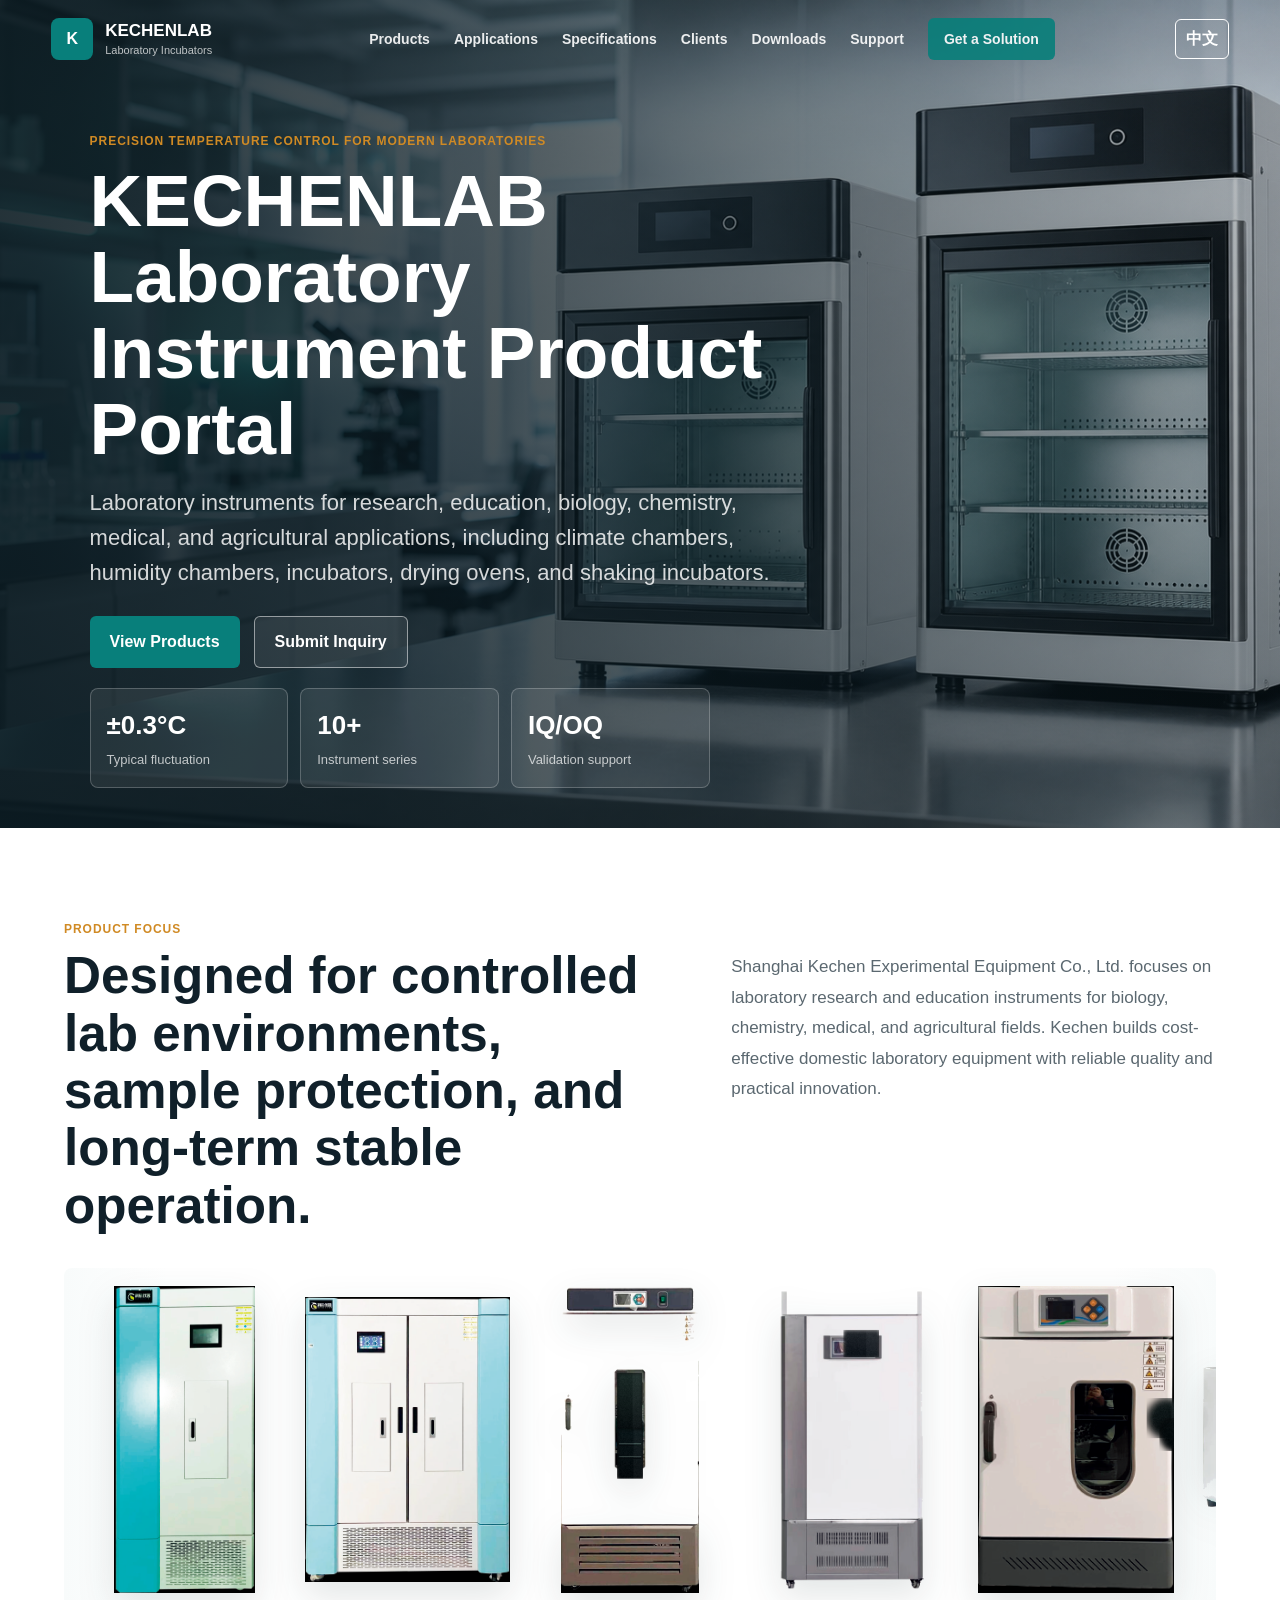
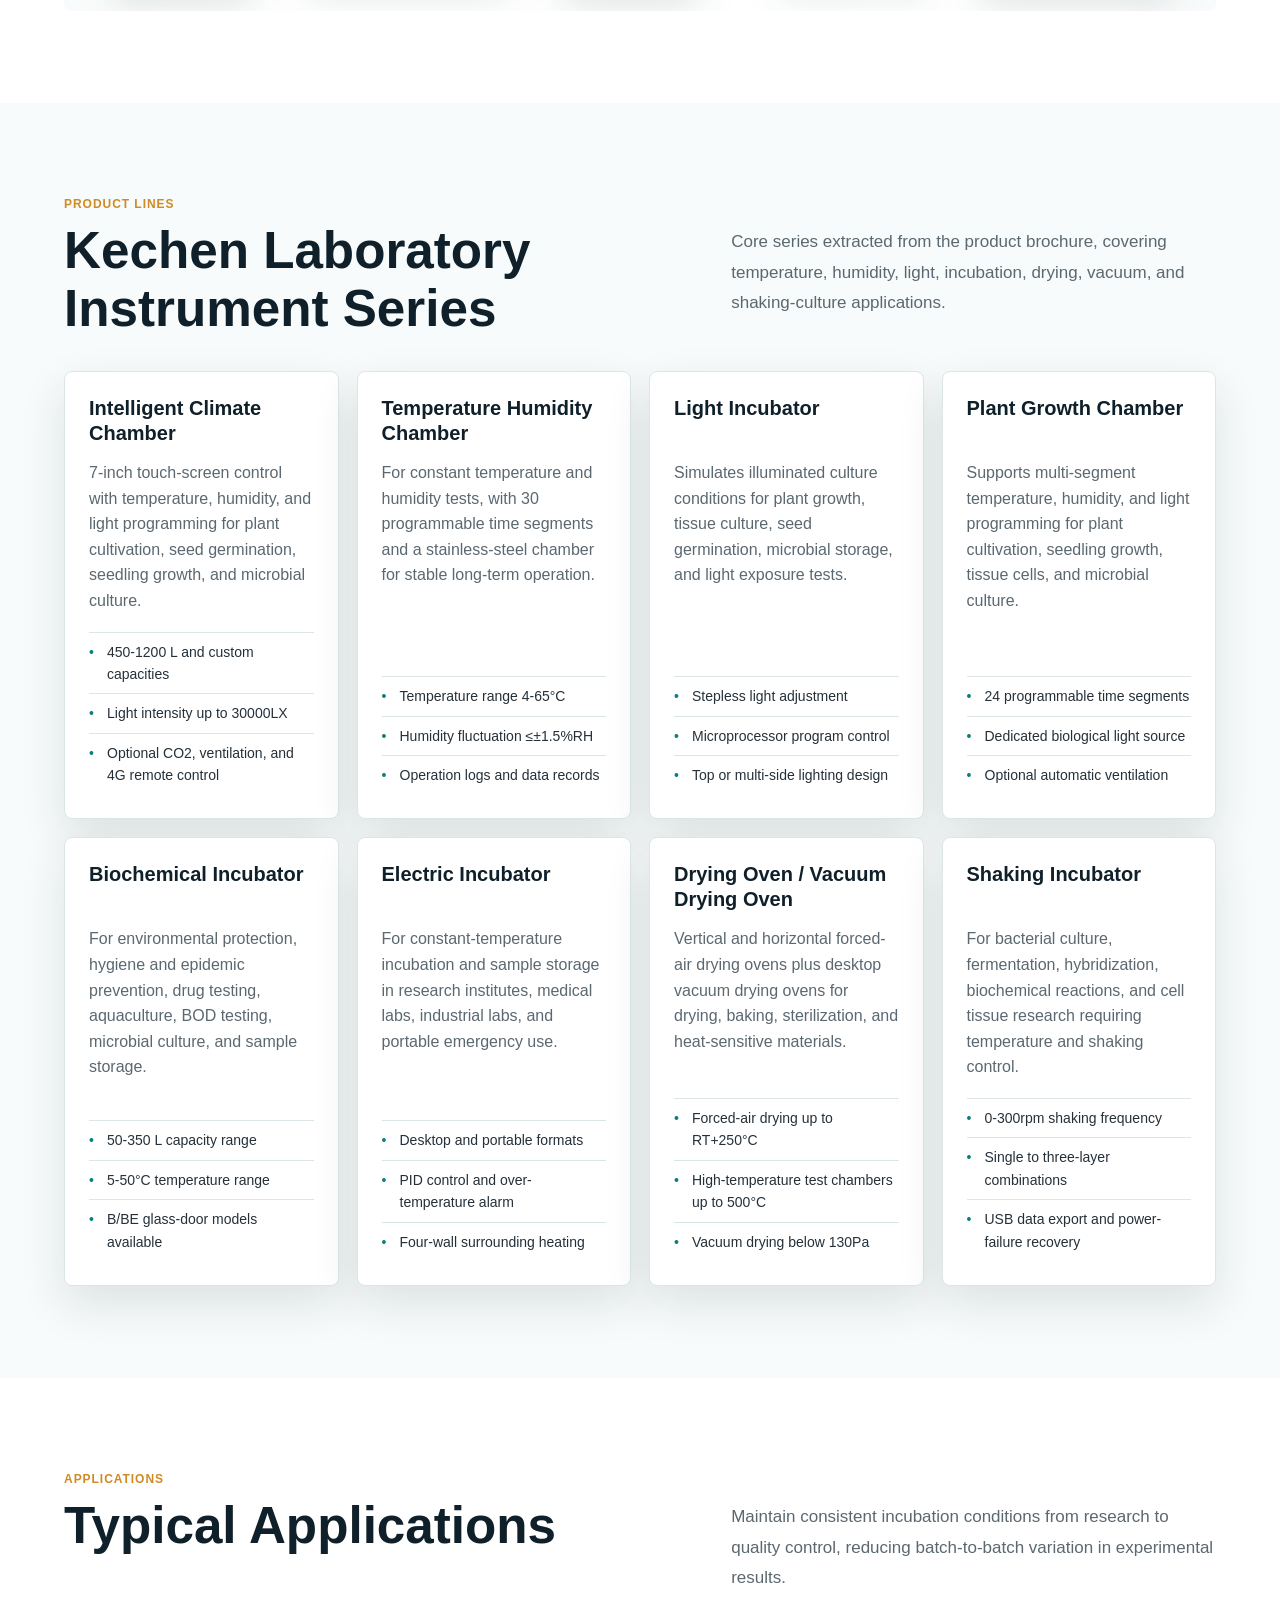
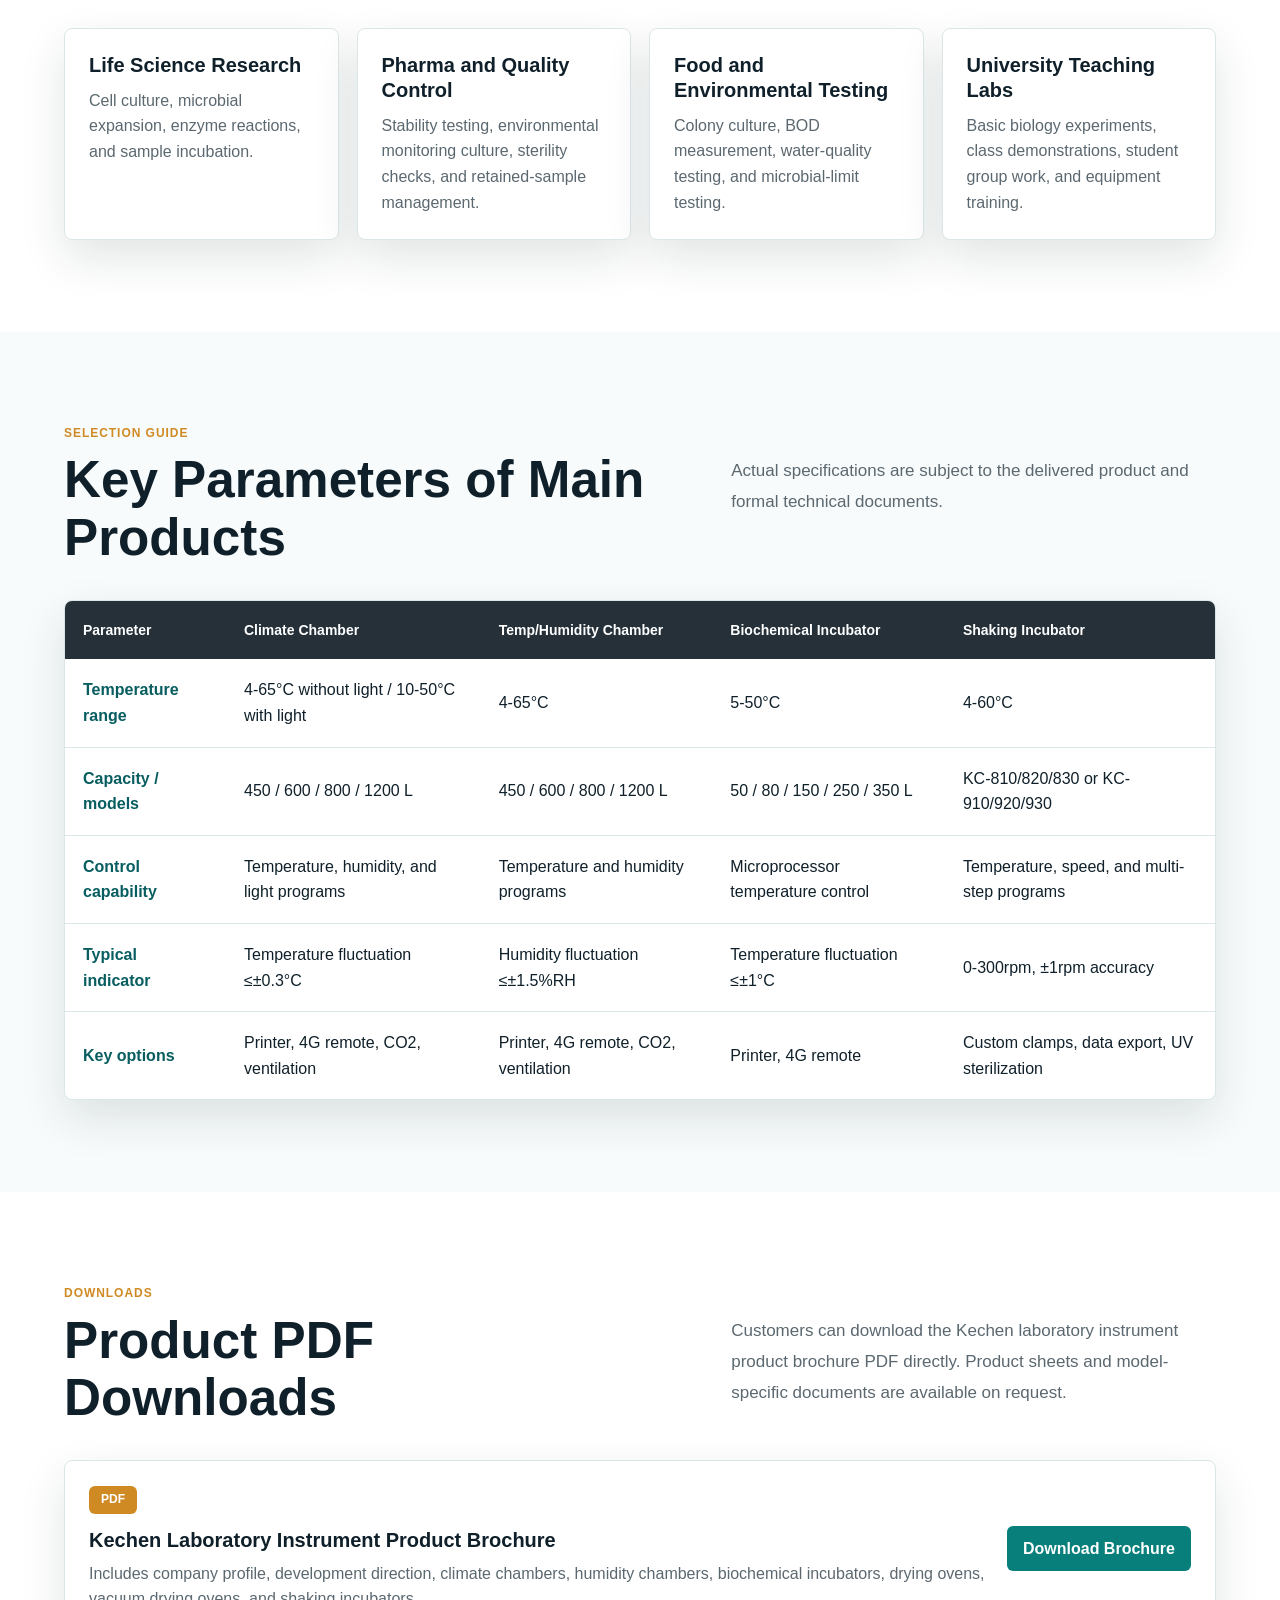
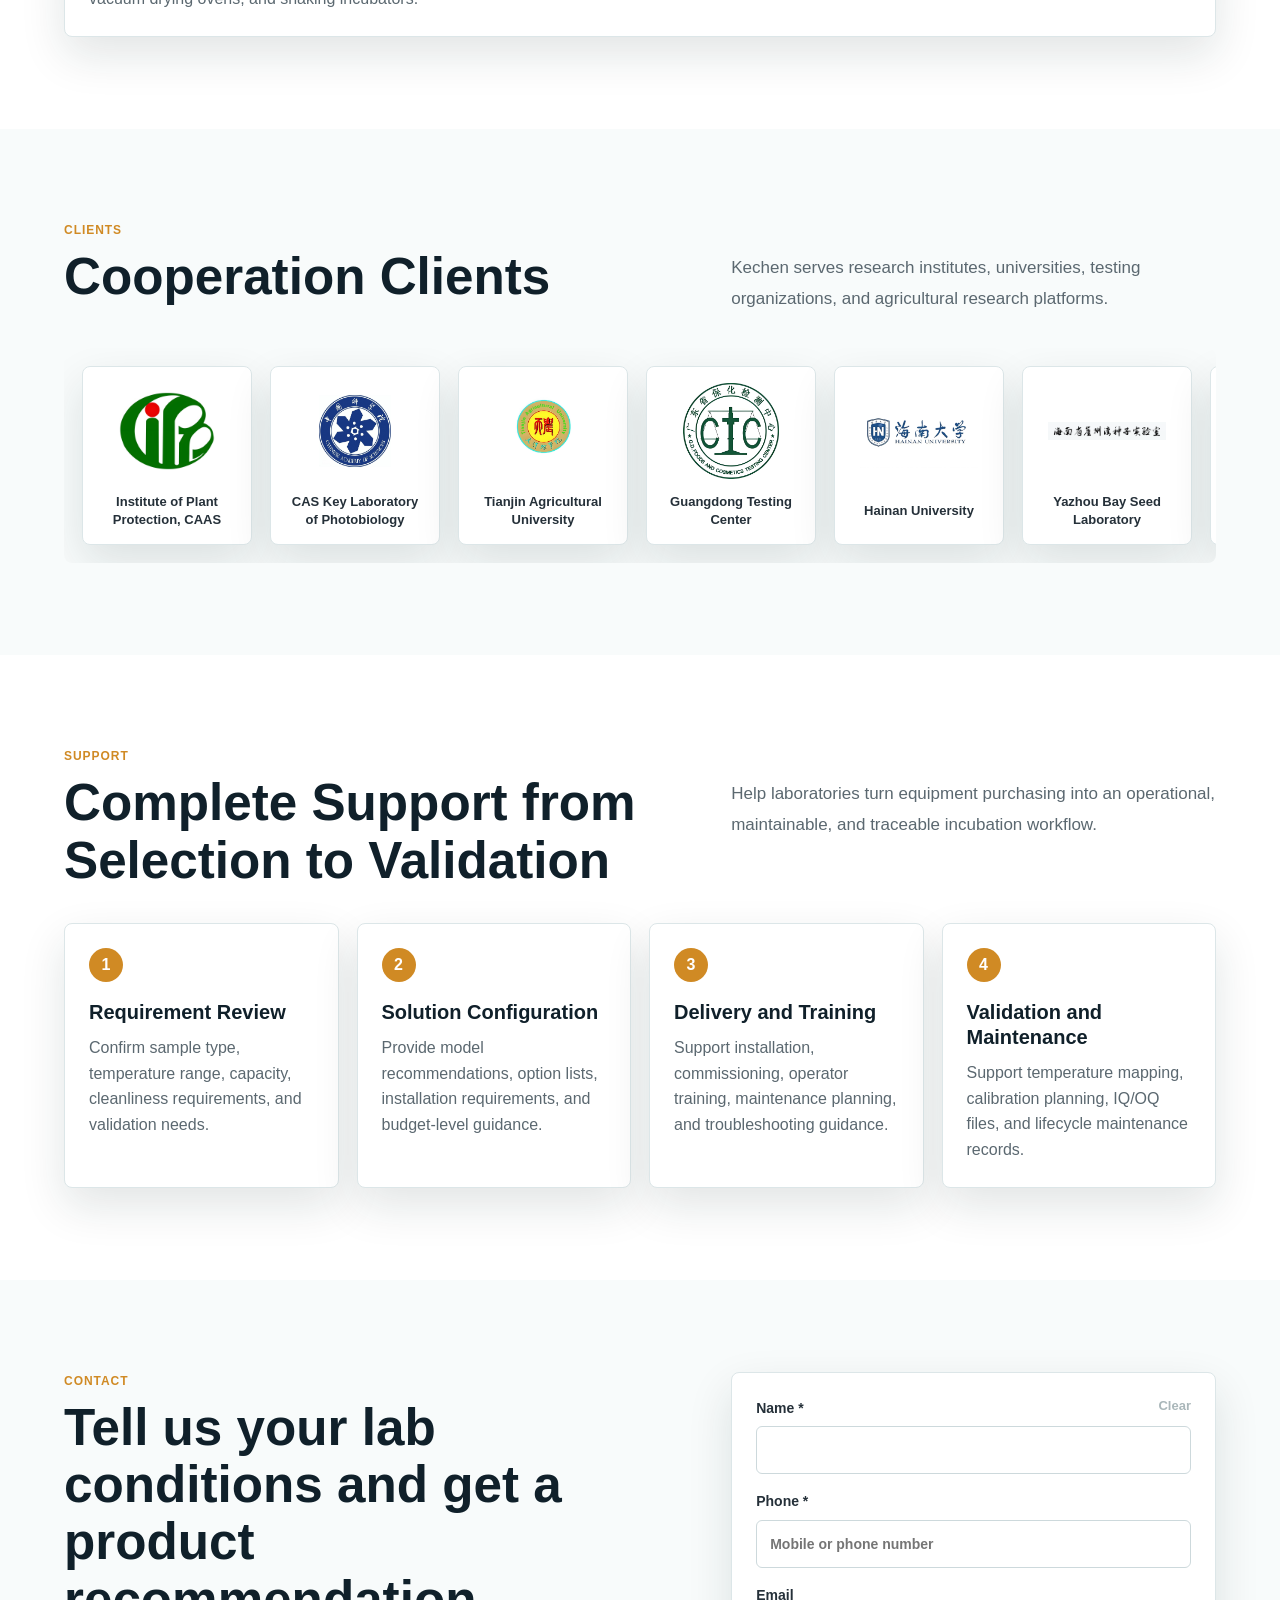
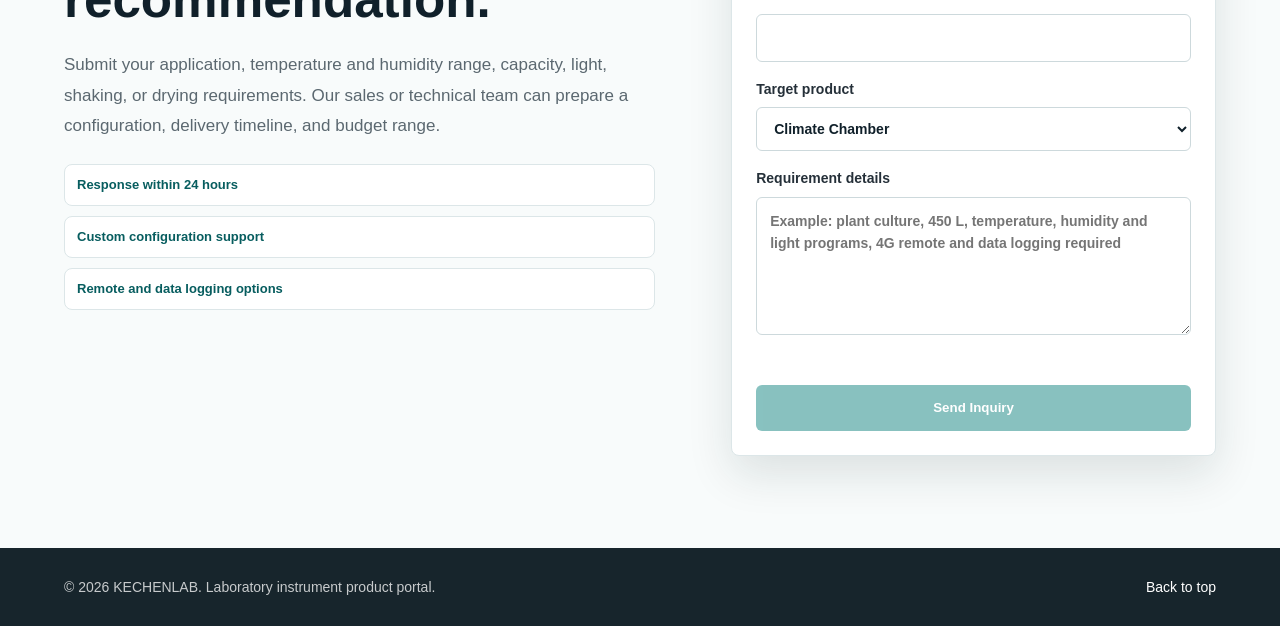
==== en.html @ 009f2d22 "Alternate section backgrounds" ====
<!doctype html>
<html lang="en">
  <head>
    <meta charset="utf-8">
    <meta name="viewport" content="width=device-width, initial-scale=1">
    <title>KECHENLAB Laboratory Incubator Product Portal</title>
    <meta
      name="description"
      content="KECHENLAB laboratory incubator product portal for constant temperature incubators, CO2 incubators, mold incubators, biochemical incubators, and laboratory temperature-control equipment."
    >
    <link rel="stylesheet" href="styles.css?v=20260701-11">
  </head>
  <body>
    <header class="site-header" data-header>
      <a class="brand" href="#top" aria-label="KECHENLAB homepage">
        <span class="brand-mark">K</span>
        <span>
          <strong>KECHENLAB</strong>
          <small>Laboratory Incubators</small>
        </span>
      </a>
      <div class="header-actions">
        <a class="lang-switch" href="index.html" hreflang="zh-CN">中文</a>
        <button class="nav-toggle" type="button" aria-label="Open navigation" aria-expanded="false" aria-controls="site-nav" data-nav-toggle>
          <span></span>
          <span></span>
          <span></span>
        </button>
      </div>
      <nav class="site-nav" id="site-nav" data-nav>
        <a href="#products">Products</a>
        <a href="#applications">Applications</a>
        <a href="#specs">Specifications</a>
        <a href="#clients">Clients</a>
        <a href="#downloads">Downloads</a>
        <a href="#service">Support</a>
        <a class="nav-cta" href="#contact">Get a Solution</a>
      </nav>
    </header>

    <main id="top">
      <section class="hero" aria-labelledby="hero-title">
        <img class="hero-image" src="assets/kechenlab-incubator-hero.png" alt="KECHENLAB laboratory incubator product display">
        <div class="hero-overlay"></div>
        <div class="hero-content">
          <p class="eyebrow">Precision temperature control for modern laboratories</p>
          <h1 id="hero-title">KECHENLAB Laboratory Instrument Product Portal</h1>
          <p class="hero-copy">
            Laboratory instruments for research, education, biology, chemistry, medical, and agricultural applications, including climate chambers, humidity chambers, incubators, drying ovens, and shaking incubators.
          </p>
          <div class="hero-actions">
            <a class="button primary" href="#products">View Products</a>
            <a class="button secondary" href="#contact">Submit Inquiry</a>
          </div>
          <dl class="hero-metrics" aria-label="Product advantages">
            <div>
              <dt>±0.3°C</dt>
              <dd>Typical fluctuation</dd>
            </div>
            <div>
              <dt>10+</dt>
              <dd>Instrument series</dd>
            </div>
            <div>
              <dt>IQ/OQ</dt>
              <dd>Validation support</dd>
            </div>
          </dl>
        </div>
      </section>

      <section class="band intro">
        <div class="section-heading">
          <div>
            <div class="section-kicker">Product Focus</div>
            <h2>Designed for controlled lab environments, sample protection, and long-term stable operation.</h2>
          </div>
          <p>
            Shanghai Kechen Experimental Equipment Co., Ltd. focuses on laboratory research and education instruments for biology, chemistry, medical, and agricultural fields.
            Kechen builds cost-effective domestic laboratory equipment with reliable quality and practical innovation.
          </p>
        </div>
        <div class="focus-marquee" aria-label="Automatic product image showcase">
          <div class="focus-marquee-track">
            <img src="assets/product-cutouts/product-312.png" alt="Kechen laboratory equipment product photo 1">
            <img src="assets/product-cutouts/product-313.png" alt="Kechen laboratory equipment product photo 2">
            <img src="assets/product-cutouts/product-314.png" alt="Kechen laboratory equipment product photo 3">
            <img src="assets/product-cutouts/product-315.png" alt="Kechen laboratory equipment product photo 4">
            <img src="assets/product-cutouts/product-316.png" alt="Kechen laboratory equipment product photo 5">
            <img src="assets/product-cutouts/product-317.png" alt="Kechen laboratory equipment product photo 6">
            <img src="assets/product-cutouts/product-319.png" alt="Kechen laboratory equipment product photo 7">
            <img src="assets/product-cutouts/product-320.png" alt="Kechen laboratory equipment product photo 8">
            <img src="assets/product-cutouts/product-321.png" alt="Kechen laboratory equipment product photo 9">
            <img src="assets/product-cutouts/product-322.png" alt="Kechen laboratory equipment product photo 10">
            <img src="assets/product-cutouts/product-312.png" alt="" aria-hidden="true">
            <img src="assets/product-cutouts/product-313.png" alt="" aria-hidden="true">
            <img src="assets/product-cutouts/product-314.png" alt="" aria-hidden="true">
            <img src="assets/product-cutouts/product-315.png" alt="" aria-hidden="true">
            <img src="assets/product-cutouts/product-316.png" alt="" aria-hidden="true">
            <img src="assets/product-cutouts/product-317.png" alt="" aria-hidden="true">
            <img src="assets/product-cutouts/product-319.png" alt="" aria-hidden="true">
            <img src="assets/product-cutouts/product-320.png" alt="" aria-hidden="true">
            <img src="assets/product-cutouts/product-321.png" alt="" aria-hidden="true">
            <img src="assets/product-cutouts/product-322.png" alt="" aria-hidden="true">
          </div>
        </div>
      </section>

      <section class="section products" id="products" aria-labelledby="products-title">
        <div class="section-heading">
          <div>
            <div class="section-kicker">Product Lines</div>
            <h2 id="products-title">Kechen Laboratory Instrument Series</h2>
          </div>
          <p>Core series extracted from the product brochure, covering temperature, humidity, light, incubation, drying, vacuum, and shaking-culture applications.</p>
        </div>

        <div class="product-grid">
          <article class="product-card">
            <h3>Intelligent Climate Chamber</h3>
            <p>7-inch touch-screen control with temperature, humidity, and light programming for plant cultivation, seed germination, seedling growth, and microbial culture.</p>
            <ul>
              <li>450-1200 L and custom capacities</li>
              <li>Light intensity up to 30000LX</li>
              <li>Optional CO2, ventilation, and 4G remote control</li>
            </ul>
          </article>
          <article class="product-card">
            <h3>Temperature Humidity Chamber</h3>
            <p>For constant temperature and humidity tests, with 30 programmable time segments and a stainless-steel chamber for stable long-term operation.</p>
            <ul>
              <li>Temperature range 4-65°C</li>
              <li>Humidity fluctuation ≤±1.5%RH</li>
              <li>Operation logs and data records</li>
            </ul>
          </article>
          <article class="product-card">
            <h3>Light Incubator</h3>
            <p>Simulates illuminated culture conditions for plant growth, tissue culture, seed germination, microbial storage, and light exposure tests.</p>
            <ul>
              <li>Stepless light adjustment</li>
              <li>Microprocessor program control</li>
              <li>Top or multi-side lighting design</li>
            </ul>
          </article>
          <article class="product-card">
            <h3>Plant Growth Chamber</h3>
            <p>Supports multi-segment temperature, humidity, and light programming for plant cultivation, seedling growth, tissue cells, and microbial culture.</p>
            <ul>
              <li>24 programmable time segments</li>
              <li>Dedicated biological light source</li>
              <li>Optional automatic ventilation</li>
            </ul>
          </article>
          <article class="product-card">
            <h3>Biochemical Incubator</h3>
            <p>For environmental protection, hygiene and epidemic prevention, drug testing, aquaculture, BOD testing, microbial culture, and sample storage.</p>
            <ul>
              <li>50-350 L capacity range</li>
              <li>5-50°C temperature range</li>
              <li>B/BE glass-door models available</li>
            </ul>
          </article>
          <article class="product-card">
            <h3>Electric Incubator</h3>
            <p>For constant-temperature incubation and sample storage in research institutes, medical labs, industrial labs, and portable emergency use.</p>
            <ul>
              <li>Desktop and portable formats</li>
              <li>PID control and over-temperature alarm</li>
              <li>Four-wall surrounding heating</li>
            </ul>
          </article>
          <article class="product-card">
            <h3>Drying Oven / Vacuum Drying Oven</h3>
            <p>Vertical and horizontal forced-air drying ovens plus desktop vacuum drying ovens for drying, baking, sterilization, and heat-sensitive materials.</p>
            <ul>
              <li>Forced-air drying up to RT+250°C</li>
              <li>High-temperature test chambers up to 500°C</li>
              <li>Vacuum drying below 130Pa</li>
            </ul>
          </article>
          <article class="product-card">
            <h3>Shaking Incubator</h3>
            <p>For bacterial culture, fermentation, hybridization, biochemical reactions, and cell tissue research requiring temperature and shaking control.</p>
            <ul>
              <li>0-300rpm shaking frequency</li>
              <li>Single to three-layer combinations</li>
              <li>USB data export and power-failure recovery</li>
            </ul>
          </article>
        </div>
      </section>

      <section class="band" id="applications" aria-labelledby="applications-title">
        <div class="section-heading">
          <div>
            <div class="section-kicker">Applications</div>
            <h2 id="applications-title">Typical Applications</h2>
          </div>
          <p>Maintain consistent incubation conditions from research to quality control, reducing batch-to-batch variation in experimental results.</p>
        </div>
        <div class="application-grid">
          <article>
            <h3>Life Science Research</h3>
            <p>Cell culture, microbial expansion, enzyme reactions, and sample incubation.</p>
          </article>
          <article>
            <h3>Pharma and Quality Control</h3>
            <p>Stability testing, environmental monitoring culture, sterility checks, and retained-sample management.</p>
          </article>
          <article>
            <h3>Food and Environmental Testing</h3>
            <p>Colony culture, BOD measurement, water-quality testing, and microbial-limit testing.</p>
          </article>
          <article>
            <h3>University Teaching Labs</h3>
            <p>Basic biology experiments, class demonstrations, student group work, and equipment training.</p>
          </article>
        </div>
      </section>

      <section class="section specs" id="specs" aria-labelledby="specs-title">
        <div class="section-heading">
          <div>
            <div class="section-kicker">Selection Guide</div>
            <h2 id="specs-title">Key Parameters of Main Products</h2>
          </div>
          <p>Actual specifications are subject to the delivered product and formal technical documents.</p>
        </div>
        <div class="spec-table-wrap">
          <p class="table-scroll-hint">Swipe horizontally to view all parameters</p>
          <table class="spec-table">
            <thead>
              <tr>
                <th>Parameter</th>
                <th>Climate Chamber</th>
                <th>Temp/Humidity Chamber</th>
                <th>Biochemical Incubator</th>
                <th>Shaking Incubator</th>
              </tr>
            </thead>
            <tbody>
              <tr>
                <th>Temperature range</th>
                <td>4-65°C without light / 10-50°C with light</td>
                <td>4-65°C</td>
                <td>5-50°C</td>
                <td>4-60°C</td>
              </tr>
              <tr>
                <th>Capacity / models</th>
                <td>450 / 600 / 800 / 1200 L</td>
                <td>450 / 600 / 800 / 1200 L</td>
                <td>50 / 80 / 150 / 250 / 350 L</td>
                <td>KC-810/820/830 or KC-910/920/930</td>
              </tr>
              <tr>
                <th>Control capability</th>
                <td>Temperature, humidity, and light programs</td>
                <td>Temperature and humidity programs</td>
                <td>Microprocessor temperature control</td>
                <td>Temperature, speed, and multi-step programs</td>
              </tr>
              <tr>
                <th>Typical indicator</th>
                <td>Temperature fluctuation ≤±0.3°C</td>
                <td>Humidity fluctuation ≤±1.5%RH</td>
                <td>Temperature fluctuation ≤±1°C</td>
                <td>0-300rpm, ±1rpm accuracy</td>
              </tr>
              <tr>
                <th>Key options</th>
                <td>Printer, 4G remote, CO2, ventilation</td>
                <td>Printer, 4G remote, CO2, ventilation</td>
                <td>Printer, 4G remote</td>
                <td>Custom clamps, data export, UV sterilization</td>
              </tr>
            </tbody>
          </table>
        </div>
      </section>

      <section class="band downloads" id="downloads" aria-labelledby="downloads-title">
        <div class="section-heading">
          <div>
            <div class="section-kicker">Downloads</div>
            <h2 id="downloads-title">Product PDF Downloads</h2>
          </div>
          <p>Customers can download the Kechen laboratory instrument product brochure PDF directly. Product sheets and model-specific documents are available on request.</p>
        </div>
        <div class="download-grid">
          <article class="download-card featured-download">
            <div>
              <span class="download-type">PDF</span>
              <h3>Kechen Laboratory Instrument Product Brochure</h3>
              <p>Includes company profile, development direction, climate chambers, humidity chambers, biochemical incubators, drying ovens, vacuum drying ovens, and shaking incubators.</p>
            </div>
            <a class="download-link" href="downloads/kechen-product-brochure.pdf" download>Download Brochure</a>
          </article>
        </div>
      </section>

      <section class="section clients" id="clients" aria-labelledby="clients-title">
        <div class="section-heading">
          <div>
            <div class="section-kicker">Clients</div>
            <h2 id="clients-title">Cooperation Clients</h2>
          </div>
          <p>Kechen serves research institutes, universities, testing organizations, and agricultural research platforms.</p>
        </div>
        <div class="client-marquee">
          <div class="client-marquee-track">
          <article class="client-card">
            <img src="assets/clients/caas-plant-protection.jfif" alt="Institute of Plant Protection, Chinese Academy of Agricultural Sciences">
            <span>Institute of Plant Protection, CAAS</span>
          </article>
          <article class="client-card">
            <img src="assets/clients/cas-photobiology-lab.jfif" alt="CAS Key Laboratory of Photobiology">
            <span>CAS Key Laboratory of Photobiology</span>
          </article>
          <article class="client-card">
            <img src="assets/clients/tianjin-agricultural-university.jfif" alt="Tianjin Agricultural University">
            <span>Tianjin Agricultural University</span>
          </article>
          <article class="client-card">
            <img src="assets/clients/guangdong-testing-center.jfif" alt="Guangdong Testing Center">
            <span>Guangdong Testing Center</span>
          </article>
          <article class="client-card">
            <img src="assets/clients/hainan-university.jfif" alt="Hainan University">
            <span>Hainan University</span>
          </article>
          <article class="client-card">
            <img src="assets/clients/yazhou-bay-seed-lab.png" alt="Yazhou Bay Seed Laboratory">
            <span>Yazhou Bay Seed Laboratory</span>
          </article>
          <article class="client-card">
            <img src="assets/clients/nwafu.jfif" alt="Northwest A&F University">
            <span>Northwest A&F University</span>
          </article>
          <article class="client-card" aria-hidden="true">
            <img src="assets/clients/caas-plant-protection.jfif" alt="">
            <span>Institute of Plant Protection, CAAS</span>
          </article>
          <article class="client-card" aria-hidden="true">
            <img src="assets/clients/cas-photobiology-lab.jfif" alt="">
            <span>CAS Key Laboratory of Photobiology</span>
          </article>
          <article class="client-card" aria-hidden="true">
            <img src="assets/clients/tianjin-agricultural-university.jfif" alt="">
            <span>Tianjin Agricultural University</span>
          </article>
          <article class="client-card" aria-hidden="true">
            <img src="assets/clients/guangdong-testing-center.jfif" alt="">
            <span>Guangdong Testing Center</span>
          </article>
          <article class="client-card" aria-hidden="true">
            <img src="assets/clients/hainan-university.jfif" alt="">
            <span>Hainan University</span>
          </article>
          <article class="client-card" aria-hidden="true">
            <img src="assets/clients/yazhou-bay-seed-lab.png" alt="">
            <span>Yazhou Bay Seed Laboratory</span>
          </article>
          <article class="client-card" aria-hidden="true">
            <img src="assets/clients/nwafu.jfif" alt="">
            <span>Northwest A&F University</span>
          </article>
          </div>
        </div>
      </section>

      <section class="band service" id="service" aria-labelledby="service-title">
        <div class="section-heading">
          <div>
            <div class="section-kicker">Support</div>
            <h2 id="service-title">Complete Support from Selection to Validation</h2>
          </div>
          <p>Help laboratories turn equipment purchasing into an operational, maintainable, and traceable incubation workflow.</p>
        </div>
        <div class="timeline">
          <article>
            <span>1</span>
            <h3>Requirement Review</h3>
            <p>Confirm sample type, temperature range, capacity, cleanliness requirements, and validation needs.</p>
          </article>
          <article>
            <span>2</span>
            <h3>Solution Configuration</h3>
            <p>Provide model recommendations, option lists, installation requirements, and budget-level guidance.</p>
          </article>
          <article>
            <span>3</span>
            <h3>Delivery and Training</h3>
            <p>Support installation, commissioning, operator training, maintenance planning, and troubleshooting guidance.</p>
          </article>
          <article>
            <span>4</span>
            <h3>Validation and Maintenance</h3>
            <p>Support temperature mapping, calibration planning, IQ/OQ files, and lifecycle maintenance records.</p>
          </article>
        </div>
      </section>

      <section class="section contact" id="contact" aria-labelledby="contact-title">
        <div class="contact-inner">
          <div class="contact-copy">
            <div>
              <div class="section-kicker">Contact</div>
              <h2 id="contact-title">Tell us your lab conditions and get a product recommendation.</h2>
            </div>
            <p>
              Submit your application, temperature and humidity range, capacity, light, shaking, or drying requirements. Our sales or technical team can prepare a configuration, delivery timeline, and budget range.
            </p>
            <div class="contact-points">
              <span>Response within 24 hours</span>
              <span>Custom configuration support</span>
              <span>Remote and data logging options</span>
            </div>
          </div>
          <form class="contact-form" action="api/inquiry.php" method="post" data-inquiry-form>
            <label>
              Name *
              <input name="name" autocomplete="name" required data-required-submit>
            </label>
            <label>
              Phone *
              <input type="tel" name="phone" autocomplete="tel" inputmode="tel" placeholder="Mobile or phone number" pattern="^[0-9+()\-\s]{6,20}$" required data-required-submit>
            </label>
            <label>
              Email
              <input type="email" name="email" autocomplete="email" data-email-field>
            </label>
            <label>
              Target product
              <select name="product">
                <option>Climate Chamber</option>
                <option>Temperature Humidity Chamber</option>
                <option>Light Incubator / Plant Growth Chamber</option>
                <option>Biochemical / Electric Incubator</option>
                <option>Drying Oven / Vacuum Drying Oven</option>
                <option>Shaking Incubator</option>
                <option>Need selection support</option>
              </select>
            </label>
            <label>
              Requirement details
              <textarea name="message" rows="5" maxlength="200" placeholder="Example: plant culture, 450 L, temperature, humidity and light programs, 4G remote and data logging required"></textarea>
            </label>
            <p class="form-status" data-form-status aria-live="polite"></p>
            <button class="button primary" type="submit" disabled>Send Inquiry</button>
          </form>
        </div>
      </section>
    </main>

    <footer class="site-footer">
      <p>© 2026 KECHENLAB. Laboratory instrument product portal.</p>
      <a href="#top">Back to top</a>
    </footer>

    <script src="script.js?v=20260701-11"></script>
  </body>
</html>
---- styles.css ----
:root {
  --ink: #10202a;
  --muted: #5b6870;
  --line: #dce6e8;
  --panel: #ffffff;
  --mist: #eef7f5;
  --teal: #087f7b;
  --teal-dark: #075d5f;
  --amber: #d08a24;
  --graphite: #253039;
  --shadow: 0 18px 45px rgba(15, 40, 45, 0.12);
  font-family: "Inter", "Segoe UI", "Microsoft YaHei", Arial, sans-serif;
}

* {
  box-sizing: border-box;
}

html {
  scroll-behavior: smooth;
}

body {
  margin: 0;
  color: var(--ink);
  background: #f8fbfb;
  line-height: 1.6;
  -webkit-text-size-adjust: 100%;
}

a {
  color: inherit;
  text-decoration: none;
}

code {
  padding: 2px 5px;
  border-radius: 4px;
  background: rgba(8, 127, 123, 0.1);
  color: var(--teal-dark);
  font-family: "Consolas", "SFMono-Regular", monospace;
  font-size: 0.92em;
}

img {
  display: block;
  max-width: 100%;
}

.site-header {
  position: fixed;
  top: 0;
  right: 0;
  left: 0;
  z-index: 20;
  display: flex;
  align-items: center;
  justify-content: space-between;
  gap: 24px;
  padding: 18px clamp(20px, 4vw, 64px);
  color: #fff;
  transition: background 180ms ease, box-shadow 180ms ease, color 180ms ease;
}

.site-header.is-scrolled,
.site-header.is-open {
  color: var(--ink);
  background: rgba(255, 255, 255, 0.95);
  box-shadow: 0 8px 30px rgba(25, 45, 48, 0.1);
  backdrop-filter: blur(14px);
}

.brand {
  display: inline-flex;
  align-items: center;
  gap: 12px;
  min-width: 198px;
}

.brand-mark {
  display: grid;
  width: 42px;
  height: 42px;
  place-items: center;
  border-radius: 8px;
  color: #fff;
  background: var(--teal);
  font-weight: 800;
}

.brand strong,
.brand small {
  display: block;
  line-height: 1.1;
}

.brand strong {
  font-size: 17px;
  letter-spacing: 0;
}

.brand small {
  margin-top: 4px;
  color: currentColor;
  opacity: 0.72;
  font-size: 11px;
}

.site-nav {
  order: 2;
  display: flex;
  align-items: center;
  gap: 24px;
  font-size: 14px;
  font-weight: 650;
}

.site-nav a {
  opacity: 0.9;
}

.site-nav a:hover {
  opacity: 1;
}

.header-actions {
  order: 3;
  display: flex;
  align-items: center;
  gap: 10px;
}

section[id] {
  scroll-margin-top: 86px;
}

.nav-cta {
  padding: 10px 16px;
  border-radius: 6px;
  color: #fff;
  background: var(--teal);
}

.lang-switch {
  display: inline-flex;
  align-items: center;
  justify-content: center;
  min-width: 42px;
  min-height: 34px;
  padding: 6px 10px;
  border: 1px solid currentColor;
  border-radius: 6px;
  font-weight: 850;
}

.nav-toggle {
  display: none;
  width: 42px;
  height: 42px;
  padding: 0;
  border: 1px solid currentColor;
  border-radius: 6px;
  color: inherit;
  background: transparent;
}

.nav-toggle span {
  display: block;
  width: 18px;
  height: 2px;
  margin: 4px auto;
  background: currentColor;
}

.hero {
  position: relative;
  min-height: 92vh;
  display: flex;
  align-items: center;
  overflow: hidden;
  color: #fff;
  background: var(--graphite);
}

.hero-image,
.hero-overlay {
  position: absolute;
  inset: 0;
  width: 100%;
  height: 100%;
}

.hero-image {
  object-fit: cover;
  object-position: center;
}

.hero-overlay {
  background:
    linear-gradient(90deg, rgba(11, 27, 34, 0.88) 0%, rgba(11, 27, 34, 0.68) 40%, rgba(11, 27, 34, 0.16) 100%),
    linear-gradient(0deg, rgba(11, 27, 34, 0.38), rgba(11, 27, 34, 0.08));
}

.hero-content {
  position: relative;
  z-index: 1;
  width: min(760px, calc(100% - 40px));
  margin-left: clamp(20px, 7vw, 96px);
  padding-top: 80px;
  animation: hero-rise 720ms ease-out both;
}

.eyebrow,
.section-kicker {
  color: var(--amber);
  font-size: 12px;
  font-weight: 800;
  letter-spacing: 0.08em;
  text-transform: uppercase;
}

.hero h1 {
  margin: 12px 0 18px;
  font-size: clamp(44px, 6.8vw, 92px);
  line-height: 1.02;
  letter-spacing: 0;
  max-width: 760px;
}

.hero h1 span {
  display: block;
}

html[lang="en"] .hero h1 {
  max-width: 820px;
  font-size: clamp(40px, 5.7vw, 76px);
  line-height: 1.04;
}

html[lang="en"] .hero-actions {
  margin: 26px 0 20px;
}

.hero-copy {
  max-width: 650px;
  margin: 0;
  color: rgba(255, 255, 255, 0.82);
  font-size: clamp(17px, 2vw, 22px);
}

html[lang="en"] .hero-copy {
  max-width: 720px;
}

.hero-actions {
  display: flex;
  flex-wrap: wrap;
  gap: 14px;
  margin: 34px 0;
}

.button {
  display: inline-flex;
  align-items: center;
  justify-content: center;
  min-height: 46px;
  padding: 12px 20px;
  border: 0;
  border-radius: 6px;
  font-weight: 800;
  cursor: pointer;
  transition: transform 180ms ease, box-shadow 180ms ease, background 180ms ease;
}

.button:hover,
.download-link:hover,
.nav-cta:hover {
  transform: translateY(-2px);
  box-shadow: 0 12px 24px rgba(8, 127, 123, 0.22);
}

.button.primary {
  color: #fff;
  background: var(--teal);
}

.button:disabled {
  cursor: not-allowed;
  opacity: 0.48;
  transform: none;
  box-shadow: none;
}

.button:disabled:hover {
  transform: none;
  box-shadow: none;
}

.button.secondary {
  color: #fff;
  border: 1px solid rgba(255, 255, 255, 0.5);
  background: rgba(255, 255, 255, 0.08);
}

.hero-metrics {
  display: grid;
  grid-template-columns: repeat(3, minmax(0, 1fr));
  gap: 12px;
  max-width: 620px;
  margin: 0;
}

.hero-metrics div {
  padding: 16px;
  border: 1px solid rgba(255, 255, 255, 0.22);
  border-radius: 8px;
  background: rgba(255, 255, 255, 0.08);
  backdrop-filter: blur(10px);
}

.hero-metrics dt {
  font-size: 26px;
  font-weight: 850;
}

.hero-metrics dd {
  margin: 4px 0 0;
  color: rgba(255, 255, 255, 0.72);
  font-size: 13px;
}

.section,
.band {
  padding: 92px clamp(20px, 5vw, 72px);
}

.section {
  background: #f8fbfb;
}

.band {
  background: #fff;
}

.section-heading,
.contact-inner {
  display: grid;
  grid-template-columns: minmax(0, 1fr) minmax(320px, 0.82fr);
  gap: clamp(32px, 6vw, 76px);
  max-width: 1180px;
  margin: 0 auto;
  align-items: start;
}

.section-heading h2,
.contact h2 {
  margin: 8px 0 0;
  font-size: clamp(30px, 4vw, 52px);
  line-height: 1.12;
  letter-spacing: 0;
}

.section-heading p,
.contact-copy p {
  margin: 0;
  color: var(--muted);
  font-size: 17px;
  line-height: 1.8;
}

.section-heading > p,
.contact-copy > p {
  align-self: start;
  max-width: 520px;
  padding-top: 32px;
}

.focus-marquee {
  max-width: 1180px;
  margin: 34px auto 0;
  overflow: hidden;
  border-radius: 8px;
  background:
    linear-gradient(90deg, #f8fbfb 0%, rgba(248, 251, 251, 0) 9%, rgba(248, 251, 251, 0) 91%, #f8fbfb 100%);
}

.focus-marquee-track {
  display: flex;
  width: max-content;
  gap: 18px;
  padding: 18px;
  animation: focus-marquee-loop 38s linear infinite;
}

.focus-marquee:hover .focus-marquee-track {
  animation-play-state: paused;
}

.focus-marquee img {
  flex: 0 0 auto;
  width: clamp(150px, 16vw, 220px);
  height: clamp(210px, 24vw, 320px);
  object-fit: contain;
  filter: drop-shadow(0 14px 18px rgba(15, 40, 45, 0.12));
}

@keyframes focus-marquee-loop {
  from {
    transform: translateX(0);
  }

  to {
    transform: translateX(calc(-50% - 9px));
  }
}

@media (prefers-reduced-motion: reduce) {
  .focus-marquee-track {
    animation: none;
    overflow-x: auto;
  }
}

.contact-copy {
  display: grid;
  grid-column: 1;
  gap: 22px;
}

.contact-copy > p {
  max-width: 620px;
  padding-top: 0;
}

.contact-form {
  grid-column: 2;
  grid-row: 1;
}

.product-grid {
  display: grid;
  grid-template-columns: repeat(4, minmax(0, 1fr));
  gap: 18px;
  max-width: 1180px;
  margin: 34px auto 0;
}

.product-card,
.application-grid article,
.timeline article,
.contact-form {
  border: 1px solid var(--line);
  border-radius: 8px;
  background: var(--panel);
  box-shadow: var(--shadow);
  transition: transform 220ms ease, box-shadow 220ms ease, border-color 220ms ease;
}

.product-card:hover,
.application-grid article:hover,
.timeline article:hover,
.download-card:hover {
  transform: translateY(-4px);
  border-color: rgba(8, 127, 123, 0.26);
  box-shadow: 0 24px 52px rgba(15, 40, 45, 0.16);
}

.product-card {
  display: flex;
  flex-direction: column;
  height: 100%;
  padding: 24px;
}

.product-card h3,
.application-grid h3,
.timeline h3 {
  margin: 0 0 10px;
  font-size: 20px;
  line-height: 1.25;
}

.timeline h3 {
  margin: 18px 0 10px;
}

.product-card h3 {
  min-height: 50px;
}

html[lang="en"] .product-card h3 {
  min-height: 54px;
}

.product-card p,
.application-grid p,
.timeline p {
  margin: 0;
  color: var(--muted);
}

.timeline p {
  margin-top: 2px;
}

html[lang="en"] .product-card p {
  min-height: 104px;
}

.product-card ul {
  margin: auto 0 0;
  padding: 18px 0 0;
  list-style: none;
}

.product-card li {
  position: relative;
  padding: 8px 0 8px 18px;
  border-top: 1px solid var(--line);
  color: var(--graphite);
  font-size: 14px;
}

.product-card li::before {
  position: absolute;
  left: 0;
  color: var(--teal);
  content: "•";
}

.application-grid,
.timeline,
.download-grid {
  display: grid;
  grid-template-columns: repeat(4, minmax(0, 1fr));
  gap: 18px;
  max-width: 1180px;
  margin: 34px auto 0;
}

.application-grid article,
.timeline article {
  padding: 24px;
}

.download-grid {
  grid-template-columns: repeat(2, minmax(0, 1fr));
}

.featured-download {
  grid-column: 1 / -1;
}

.download-card {
  display: flex;
  align-items: center;
  justify-content: space-between;
  gap: 20px;
  min-height: 172px;
  padding: 24px;
  border: 1px solid var(--line);
  border-radius: 8px;
  background: #fff;
  box-shadow: var(--shadow);
}

.download-type {
  display: inline-flex;
  align-items: center;
  justify-content: center;
  min-width: 48px;
  min-height: 28px;
  padding: 4px 8px;
  border-radius: 6px;
  color: #fff;
  background: var(--amber);
  font-size: 12px;
  font-weight: 850;
}

.download-card h3 {
  margin: 14px 0 8px;
  font-size: 20px;
  line-height: 1.25;
}

.download-card p {
  margin: 0;
  color: var(--muted);
}

.download-link {
  flex: 0 0 auto;
  display: inline-flex;
  align-items: center;
  justify-content: center;
  min-height: 42px;
  padding: 10px 16px;
  border-radius: 6px;
  color: #fff;
  background: var(--teal);
  font-weight: 800;
  transition: transform 180ms ease, box-shadow 180ms ease, background 180ms ease;
}

.client-marquee {
  max-width: 1180px;
  margin: 34px auto 0;
  overflow: hidden;
  border-radius: 8px;
}

.client-marquee-track {
  display: flex;
  width: max-content;
  gap: 18px;
  padding: 18px;
  animation: client-marquee-loop 42s linear infinite;
}

.client-marquee:hover .client-marquee-track {
  animation-play-state: paused;
}

.client-card {
  flex: 0 0 170px;
  display: grid;
  grid-template-rows: 96px auto;
  gap: 14px;
  align-items: center;
  min-height: 158px;
  padding: 16px;
  border: 1px solid var(--line);
  border-radius: 8px;
  background: #fff;
  box-shadow: var(--shadow);
}

.client-card img {
  width: 100%;
  height: 96px;
  max-width: 118px;
  margin: 0 auto;
  object-fit: contain;
}

.client-card span {
  color: var(--graphite);
  font-size: 13px;
  font-weight: 800;
  line-height: 1.35;
  text-align: center;
}

@keyframes client-marquee-loop {
  from {
    transform: translateX(0);
  }

  to {
    transform: translateX(calc(-50% - 9px));
  }
}

.reveal {
  opacity: 0;
  transform: translateY(22px);
  transition: opacity 620ms ease, transform 620ms ease;
  transition-delay: var(--reveal-delay, 0ms);
}

.reveal.is-visible {
  opacity: 1;
  transform: translateY(0);
}

@keyframes hero-rise {
  from {
    opacity: 0;
    transform: translateY(18px);
  }

  to {
    opacity: 1;
    transform: translateY(0);
  }
}

.spec-table-wrap {
  max-width: 1180px;
  margin: 34px auto 0;
  overflow-x: auto;
  -webkit-overflow-scrolling: touch;
  border: 1px solid var(--line);
  border-radius: 8px;
  background: #fff;
  box-shadow: var(--shadow);
}

.table-scroll-hint {
  display: none;
  margin: 0;
  padding: 12px 16px;
  border-bottom: 1px solid var(--line);
  color: var(--muted);
  font-size: 13px;
}

.spec-table {
  width: 100%;
  min-width: 780px;
  border-collapse: collapse;
}

.spec-table th,
.spec-table td {
  padding: 18px;
  border-bottom: 1px solid var(--line);
  text-align: left;
}

.spec-table thead th {
  color: #fff;
  background: var(--graphite);
  font-size: 14px;
}

.spec-table tbody th {
  color: var(--teal-dark);
}

.spec-table tr:last-child th,
.spec-table tr:last-child td {
  border-bottom: 0;
}

.timeline article {
  position: relative;
}

.timeline span {
  display: grid;
  width: 34px;
  height: 34px;
  place-items: center;
  border-radius: 50%;
  color: #fff;
  background: var(--amber);
  font-weight: 850;
}

.contact-points {
  display: grid;
  grid-template-columns: 1fr;
  gap: 10px;
  margin-top: 0;
}

.contact-points span {
  display: flex;
  align-items: center;
  justify-content: flex-start;
  min-width: 0;
  min-height: 42px;
  padding: 8px 12px;
  border: 1px solid var(--line);
  border-radius: 8px;
  color: var(--teal-dark);
  background: #fff;
  font-size: 13px;
  font-weight: 750;
  line-height: 1.35;
  text-align: left;
  overflow-wrap: anywhere;
}

.contact-form {
  position: relative;
  display: grid;
  gap: 16px;
  padding: 24px;
}

.contact-form label {
  display: grid;
  gap: 7px;
  color: var(--graphite);
  font-size: 14px;
  font-weight: 750;
}

.contact-form input,
.contact-form select,
.contact-form textarea {
  width: 100%;
  border: 1px solid #cdd9dc;
  border-radius: 6px;
  padding: 12px 13px;
  color: var(--ink);
  background: #fff;
  font: inherit;
}

.form-clear {
  position: absolute;
  top: 24px;
  right: 24px;
  padding: 2px 0;
  border: 0;
  color: var(--teal);
  background: transparent;
  font: inherit;
  font-size: 13px;
  font-weight: 850;
  line-height: 1;
}

.form-clear:disabled {
  color: #aab7ba;
  cursor: default;
}

.contact-form textarea {
  resize: vertical;
}

.form-status {
  min-height: 22px;
  margin: -4px 0 0;
  color: var(--muted);
  font-size: 13px;
  line-height: 1.45;
}

.form-status[data-status="success"] {
  color: var(--teal-dark);
}

.form-status[data-status="error"] {
  color: #a33120;
}

.form-status[data-status="info"] {
  color: var(--graphite);
}

.site-footer {
  display: flex;
  justify-content: space-between;
  gap: 16px;
  padding: 28px clamp(20px, 5vw, 72px);
  color: rgba(255, 255, 255, 0.76);
  background: #17252c;
  font-size: 14px;
}

.site-footer p {
  margin: 0;
}

.site-footer a {
  color: #fff;
}

@media (max-width: 980px) {
  .site-header {
    gap: 14px;
  }

  .brand {
    min-width: 0;
  }

  .brand > span:last-child {
    min-width: 0;
  }

  .nav-toggle {
    display: block;
  }

  .site-nav {
    position: fixed;
    top: 78px;
    right: 20px;
    left: 20px;
    display: none;
    flex-direction: column;
    align-items: stretch;
    gap: 0;
    padding: 12px;
    border: 1px solid var(--line);
    border-radius: 8px;
    color: var(--ink);
    background: #fff;
    box-shadow: var(--shadow);
  }

  .site-nav.is-open {
    display: flex;
  }

  .site-nav a {
    padding: 12px;
  }

  .nav-cta {
    text-align: center;
  }

  .hero {
    min-height: 820px;
    align-items: flex-end;
  }

  .hero-image {
    object-position: 64% center;
  }

  .hero-overlay {
    background:
      linear-gradient(0deg, rgba(11, 27, 34, 0.95) 0%, rgba(11, 27, 34, 0.72) 46%, rgba(11, 27, 34, 0.18) 100%),
      linear-gradient(90deg, rgba(11, 27, 34, 0.35), rgba(11, 27, 34, 0.08));
  }

  .hero-content {
    margin: 0 auto;
    padding: 120px 0 54px;
  }

  .section-heading,
  .contact-inner {
    grid-template-columns: 1fr;
  }

  .product-grid,
  .application-grid,
  .timeline,
  .download-grid {
    grid-template-columns: repeat(2, minmax(0, 1fr));
  }
}

@media (max-width: 620px) {
  section[id] {
    scroll-margin-top: 74px;
  }

  .site-header {
    padding: 12px 16px;
  }

  .brand {
    min-width: 0;
    gap: 10px;
  }

  .brand-mark {
    width: 36px;
    height: 36px;
  }

  .brand strong {
    font-size: 15px;
  }

  .brand small {
    display: none;
  }

  .site-nav {
    top: 66px;
    right: 12px;
    left: 12px;
    max-height: calc(100dvh - 82px);
    overflow-y: auto;
  }

  .site-nav a {
    min-height: 46px;
  }

  .hero {
    min-height: 100dvh;
    align-items: flex-end;
  }

  .hero-image {
    object-position: 70% center;
  }

  .hero-content {
    width: calc(100% - 32px);
    padding: 118px 0 34px;
  }

  .hero h1 {
    margin-bottom: 14px;
    font-size: 36px;
    line-height: 1.08;
  }

  html[lang="en"] .hero h1 {
    font-size: 32px;
    line-height: 1.08;
  }

  .eyebrow,
  .section-kicker {
    font-size: 11px;
    letter-spacing: 0.05em;
  }

  .hero-copy {
    font-size: 16px;
  }

  .hero-actions {
    gap: 10px;
    margin: 24px 0;
  }

  html[lang="en"] .hero-actions {
    margin: 18px 0 16px;
  }

  .hero-actions,
  .button {
    width: 100%;
  }

  .hero-metrics {
    gap: 8px;
  }

  .hero-metrics div {
    padding: 12px;
  }

  .hero-metrics dt {
    font-size: 22px;
  }

  .hero-metrics dd {
    font-size: 12px;
  }

  .product-grid,
  .application-grid,
  .timeline,
  .download-grid {
    grid-template-columns: 1fr;
  }

  .client-marquee-track {
    gap: 12px;
    padding: 0 16px 10px;
    animation-duration: 30s;
  }

  .client-marquee {
    margin-right: -16px;
    margin-left: -16px;
  }

  .section,
  .band {
    padding: 58px 16px;
  }

  .section-heading h2,
  .contact h2 {
    font-size: 28px;
  }

  .section-heading p,
  .contact-copy p {
    font-size: 16px;
  }

  .section-heading > p,
  .contact-copy > p {
    align-self: start;
    max-width: none;
  }

  .contact-copy,
  .contact-form {
    grid-column: auto;
    grid-row: auto;
  }

  .product-grid,
  .application-grid,
  .timeline,
  .download-grid,
  .client-marquee {
    gap: 14px;
    margin-top: 24px;
  }

  .product-card,
  .application-grid article,
  .timeline article,
  .download-card,
  .contact-form {
    box-shadow: 0 12px 26px rgba(15, 40, 45, 0.09);
  }

  .product-card,
  .application-grid article,
  .timeline article,
  .download-card {
    padding: 20px;
  }

  .product-card h3 {
    min-height: 0;
  }

  html[lang="en"] .product-card h3,
  html[lang="en"] .product-card p {
    min-height: 0;
  }

  .download-card {
    align-items: stretch;
    flex-direction: column;
    min-height: 0;
  }

  .download-link {
    width: 100%;
  }

  .client-card {
    flex: 0 0 168px;
    grid-template-columns: 1fr;
    grid-template-rows: minmax(104px, 1fr) auto;
    min-height: 178px;
    padding: 16px;
    scroll-snap-align: start;
  }

  .client-card img {
    height: 104px;
    max-width: 138px;
  }

  .client-card span {
    text-align: center;
  }

  .table-scroll-hint {
    display: block;
  }

  .spec-table {
    min-width: 660px;
  }

  .spec-table th,
  .spec-table td {
    padding: 14px;
    font-size: 14px;
  }

  .contact-points {
    grid-template-columns: 1fr;
    gap: 8px;
  }

  .contact-points span {
    max-width: 100%;
  }

  .contact-form {
    padding: 18px;
  }

  .contact-form input,
  .contact-form select,
  .contact-form textarea {
    min-height: 46px;
    font-size: 16px;
  }

  .site-footer {
    flex-direction: column;
  }
}

@media (prefers-reduced-motion: reduce) {
  *,
  *::before,
  *::after {
    scroll-behavior: auto !important;
    animation-duration: 1ms !important;
    animation-iteration-count: 1 !important;
    transition-duration: 1ms !important;
  }

  .reveal {
    opacity: 1;
    transform: none;
  }
}

@media (max-width: 390px) {
  .hero h1 {
    font-size: 32px;
  }

  .hero-metrics {
    grid-template-columns: 1fr;
  }

  .hero-metrics div {
    display: flex;
    align-items: baseline;
    justify-content: space-between;
    gap: 12px;
  }

  .hero-metrics dd {
    margin-top: 0;
    text-align: right;
  }

  .section-heading h2,
  .contact h2 {
    font-size: 25px;
  }
}
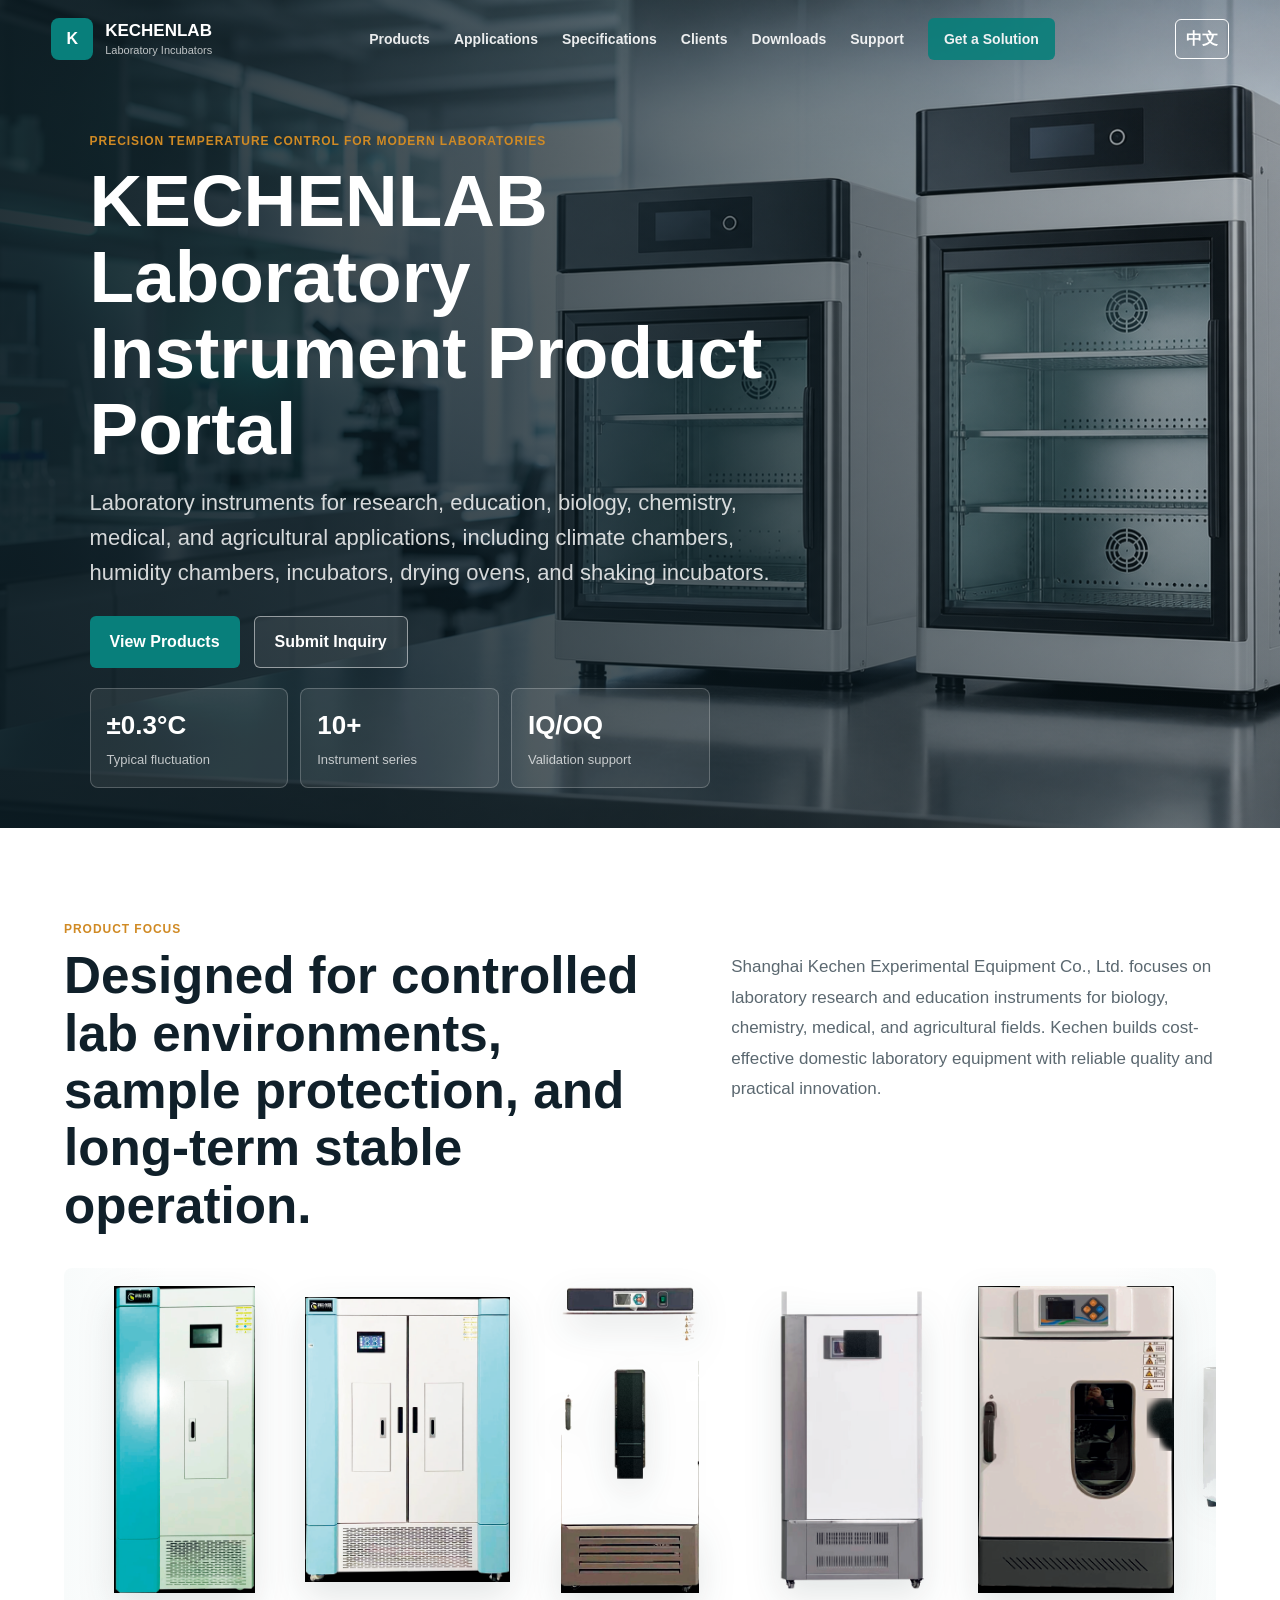
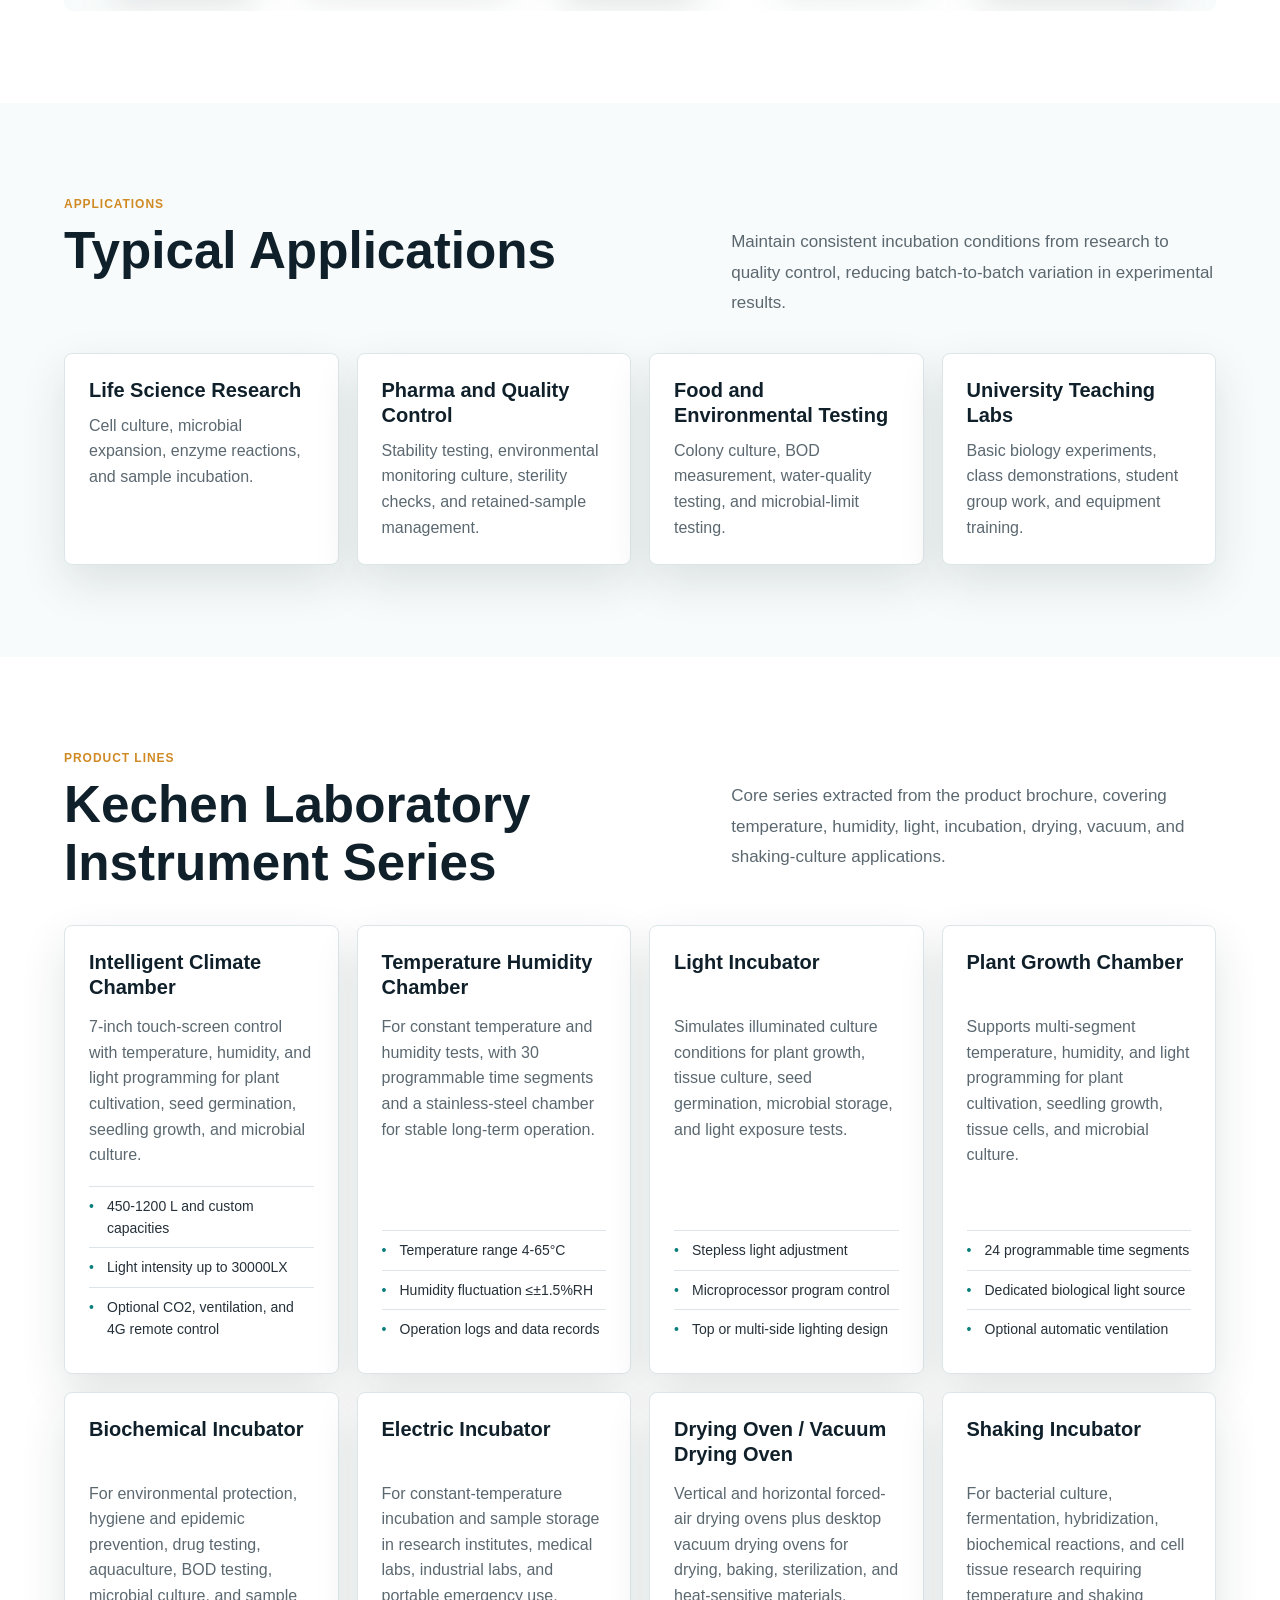
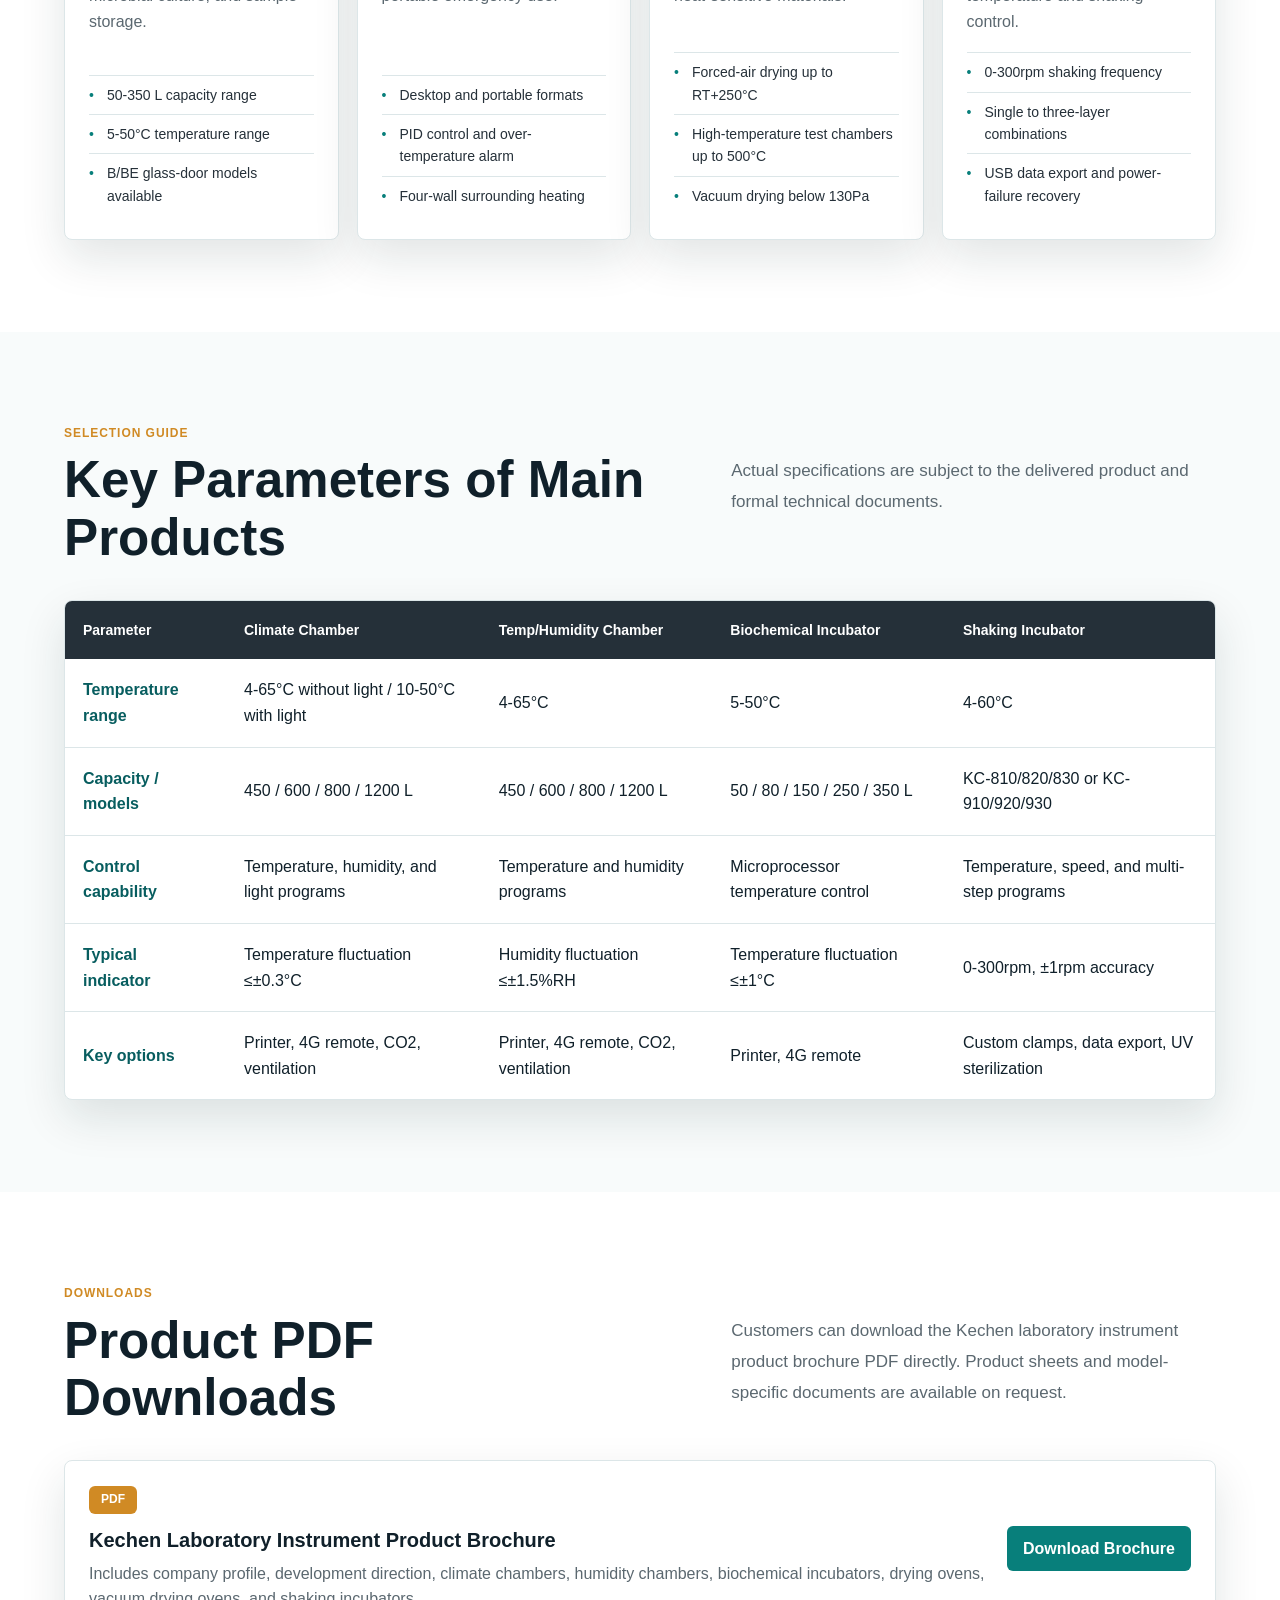
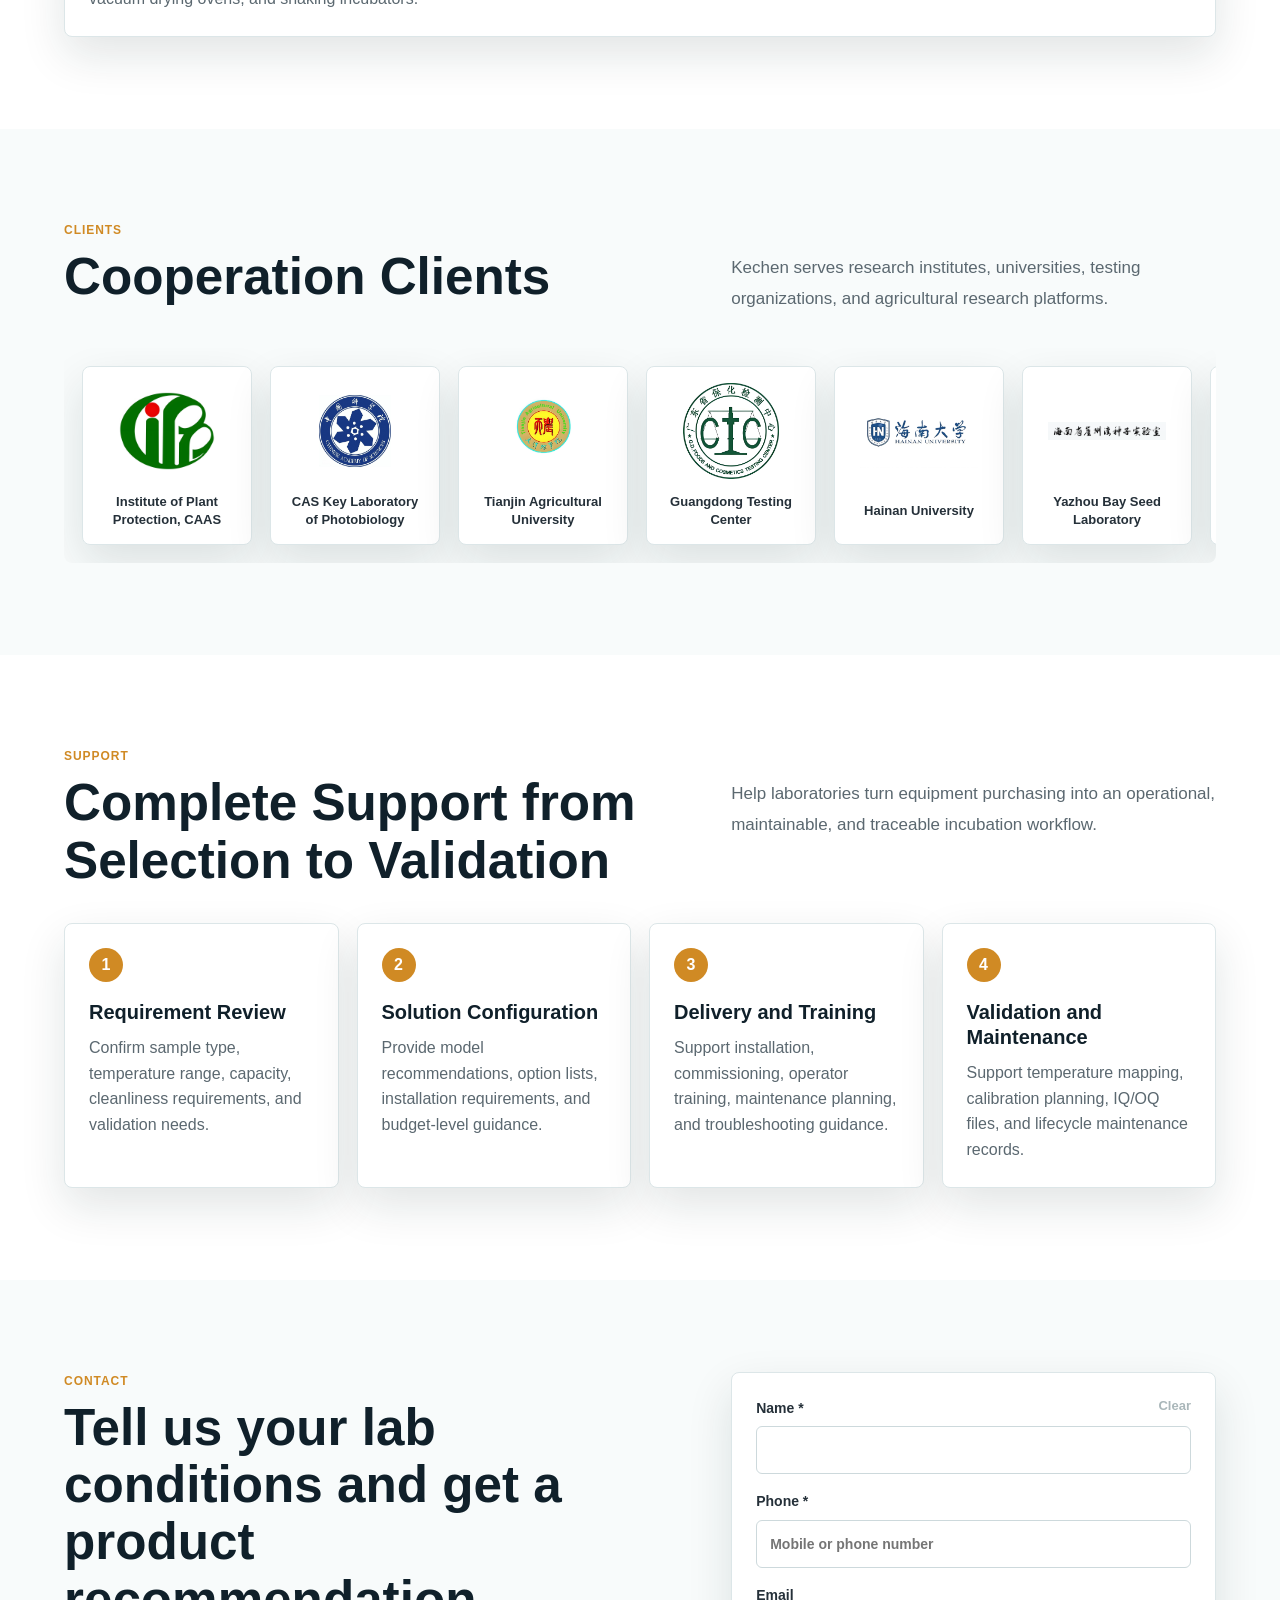
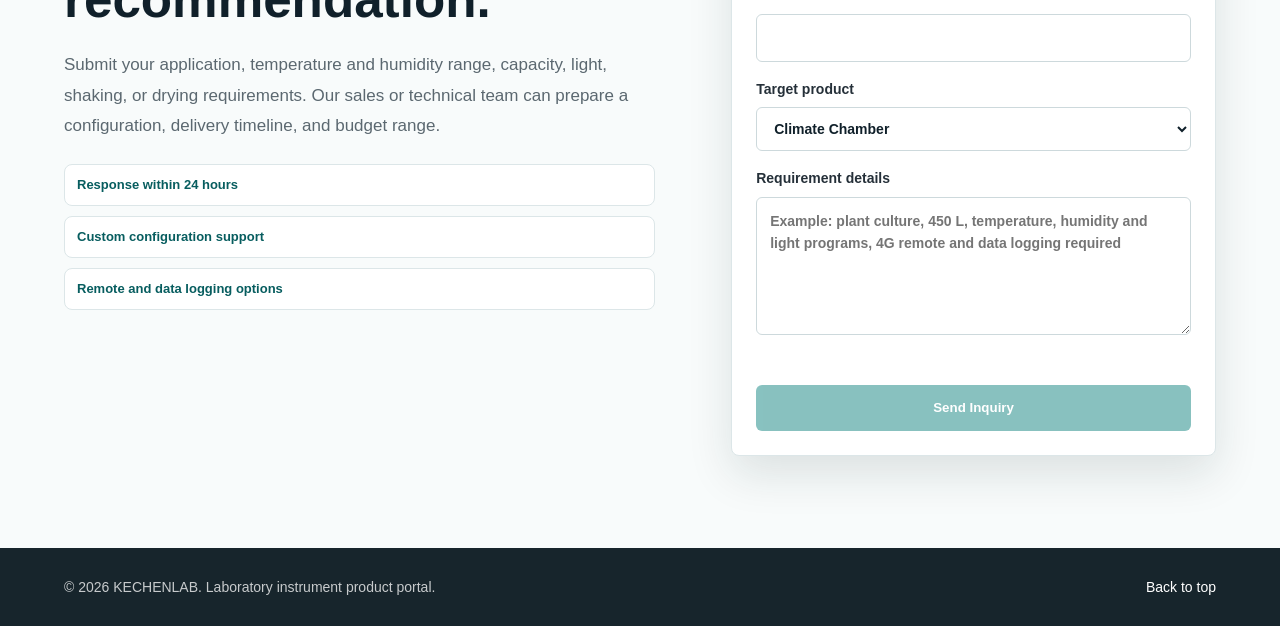
==== commit bc932381: "Swap applications and product sections" ====
--- a/en.html
+++ b/en.html
@@ -106,7 +106,35 @@
         </div>
       </section>
 
-      <section class="section products" id="products" aria-labelledby="products-title">
+      <section class="section" id="applications" aria-labelledby="applications-title">
+        <div class="section-heading">
+          <div>
+            <div class="section-kicker">Applications</div>
+            <h2 id="applications-title">Typical Applications</h2>
+          </div>
+          <p>Maintain consistent incubation conditions from research to quality control, reducing batch-to-batch variation in experimental results.</p>
+        </div>
+        <div class="application-grid">
+          <article>
+            <h3>Life Science Research</h3>
+            <p>Cell culture, microbial expansion, enzyme reactions, and sample incubation.</p>
+          </article>
+          <article>
+            <h3>Pharma and Quality Control</h3>
+            <p>Stability testing, environmental monitoring culture, sterility checks, and retained-sample management.</p>
+          </article>
+          <article>
+            <h3>Food and Environmental Testing</h3>
+            <p>Colony culture, BOD measurement, water-quality testing, and microbial-limit testing.</p>
+          </article>
+          <article>
+            <h3>University Teaching Labs</h3>
+            <p>Basic biology experiments, class demonstrations, student group work, and equipment training.</p>
+          </article>
+        </div>
+      </section>
+
+      <section class="band products" id="products" aria-labelledby="products-title">
         <div class="section-heading">
           <div>
             <div class="section-kicker">Product Lines</div>
@@ -187,34 +215,6 @@
               <li>Single to three-layer combinations</li>
               <li>USB data export and power-failure recovery</li>
             </ul>
-          </article>
-        </div>
-      </section>
-
-      <section class="band" id="applications" aria-labelledby="applications-title">
-        <div class="section-heading">
-          <div>
-            <div class="section-kicker">Applications</div>
-            <h2 id="applications-title">Typical Applications</h2>
-          </div>
-          <p>Maintain consistent incubation conditions from research to quality control, reducing batch-to-batch variation in experimental results.</p>
-        </div>
-        <div class="application-grid">
-          <article>
-            <h3>Life Science Research</h3>
-            <p>Cell culture, microbial expansion, enzyme reactions, and sample incubation.</p>
-          </article>
-          <article>
-            <h3>Pharma and Quality Control</h3>
-            <p>Stability testing, environmental monitoring culture, sterility checks, and retained-sample management.</p>
-          </article>
-          <article>
-            <h3>Food and Environmental Testing</h3>
-            <p>Colony culture, BOD measurement, water-quality testing, and microbial-limit testing.</p>
-          </article>
-          <article>
-            <h3>University Teaching Labs</h3>
-            <p>Basic biology experiments, class demonstrations, student group work, and equipment training.</p>
           </article>
         </div>
       </section>
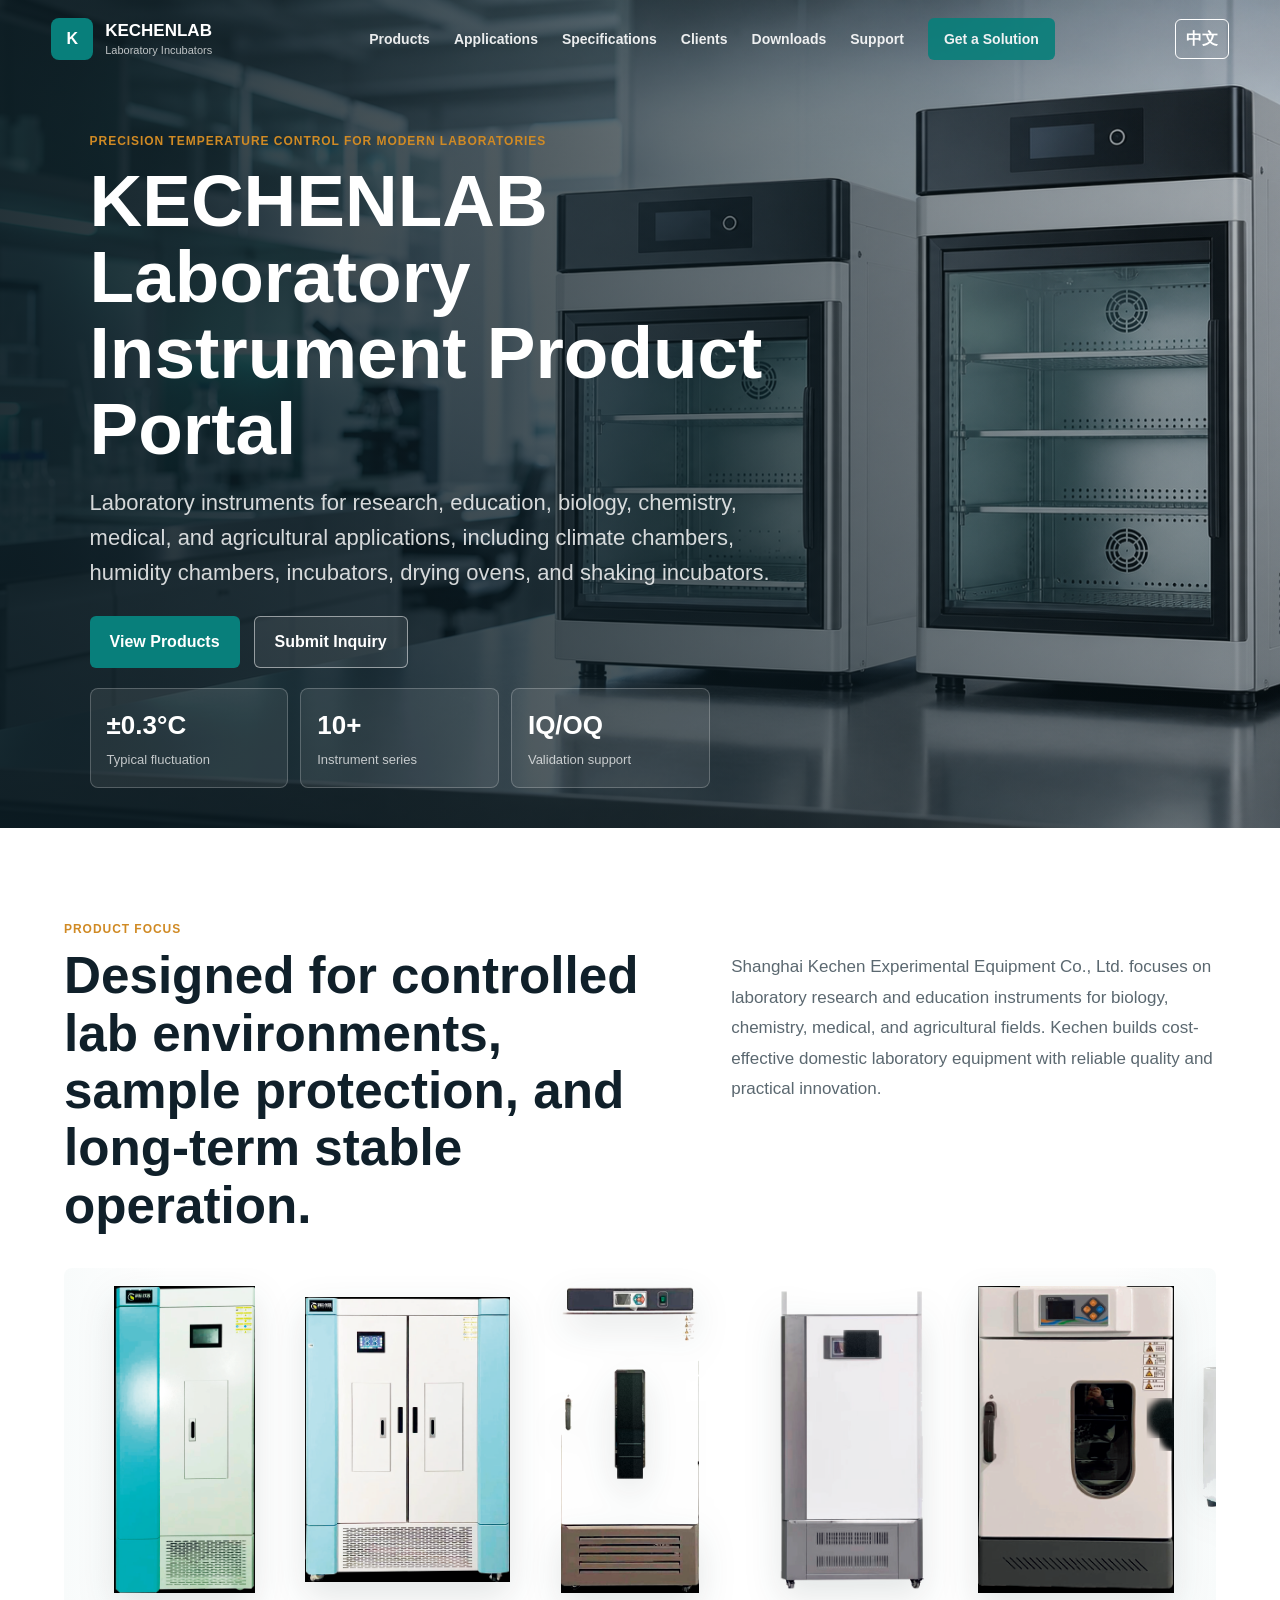
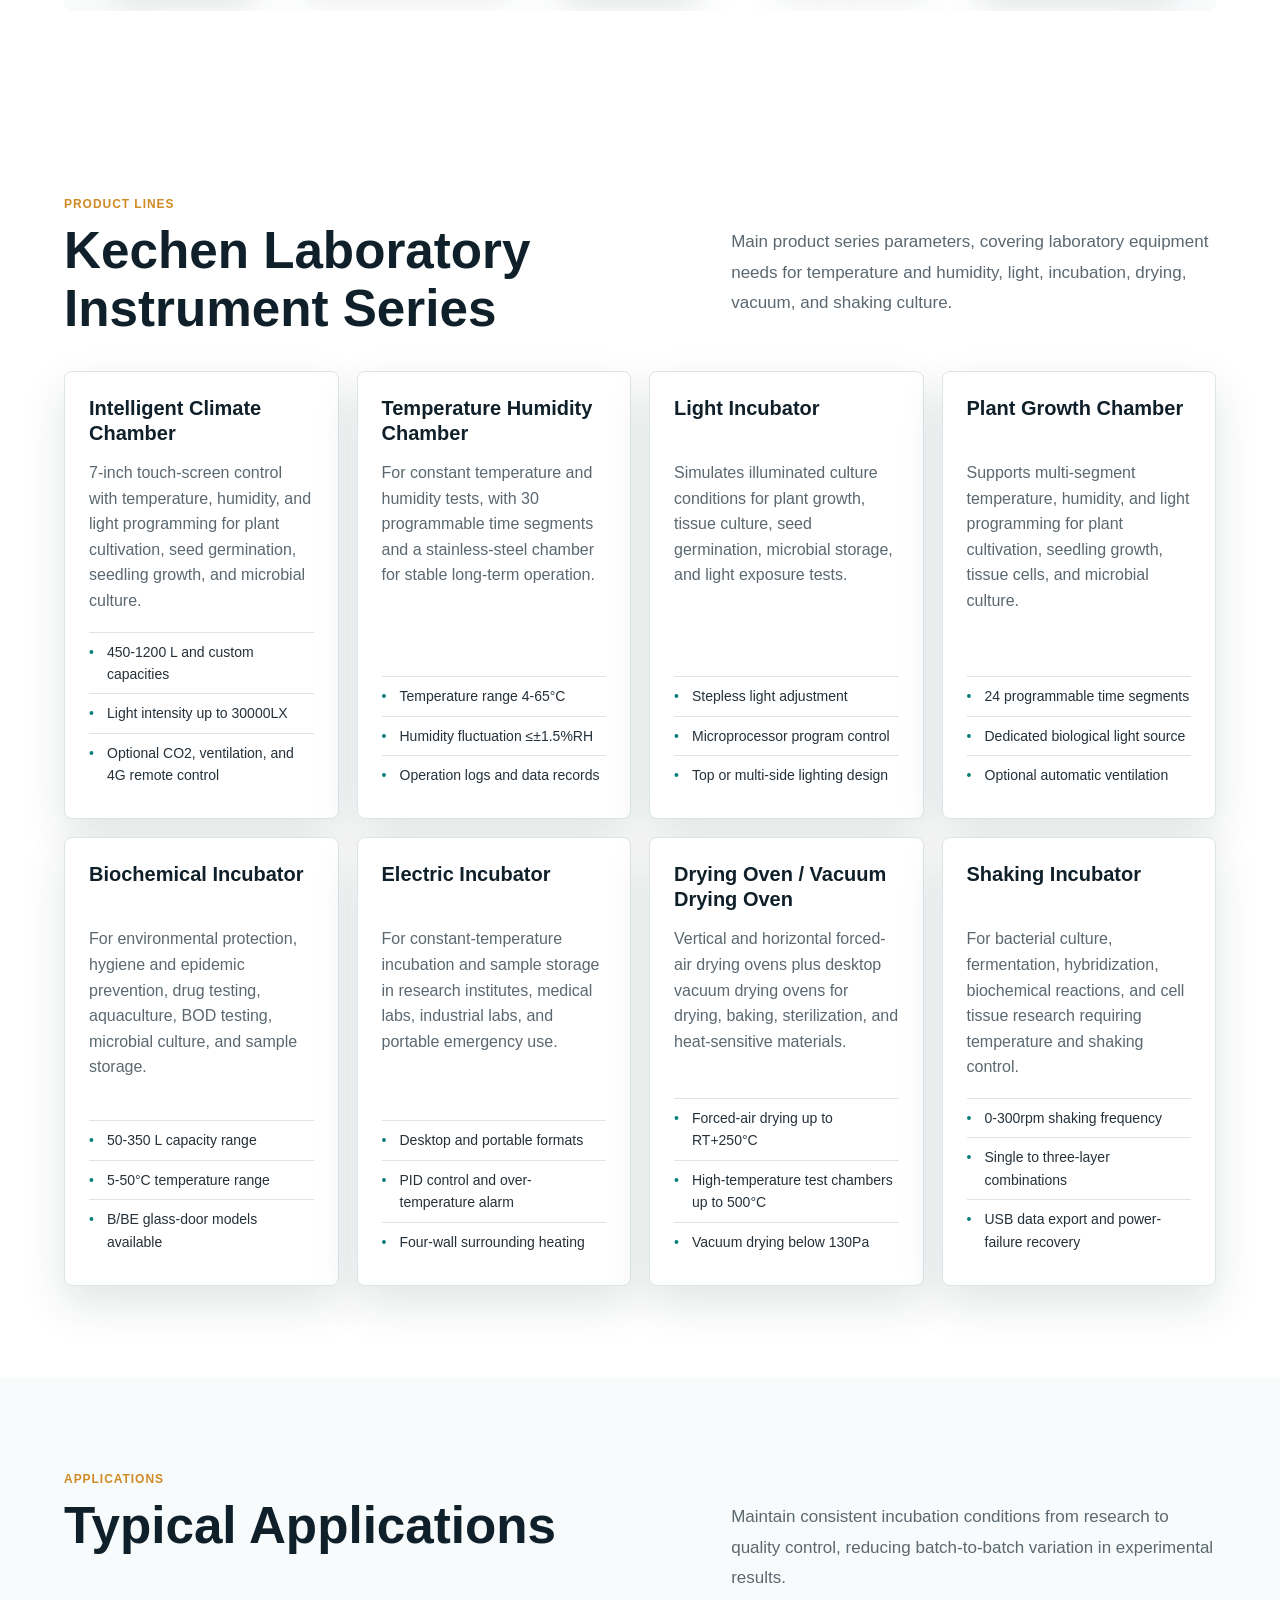
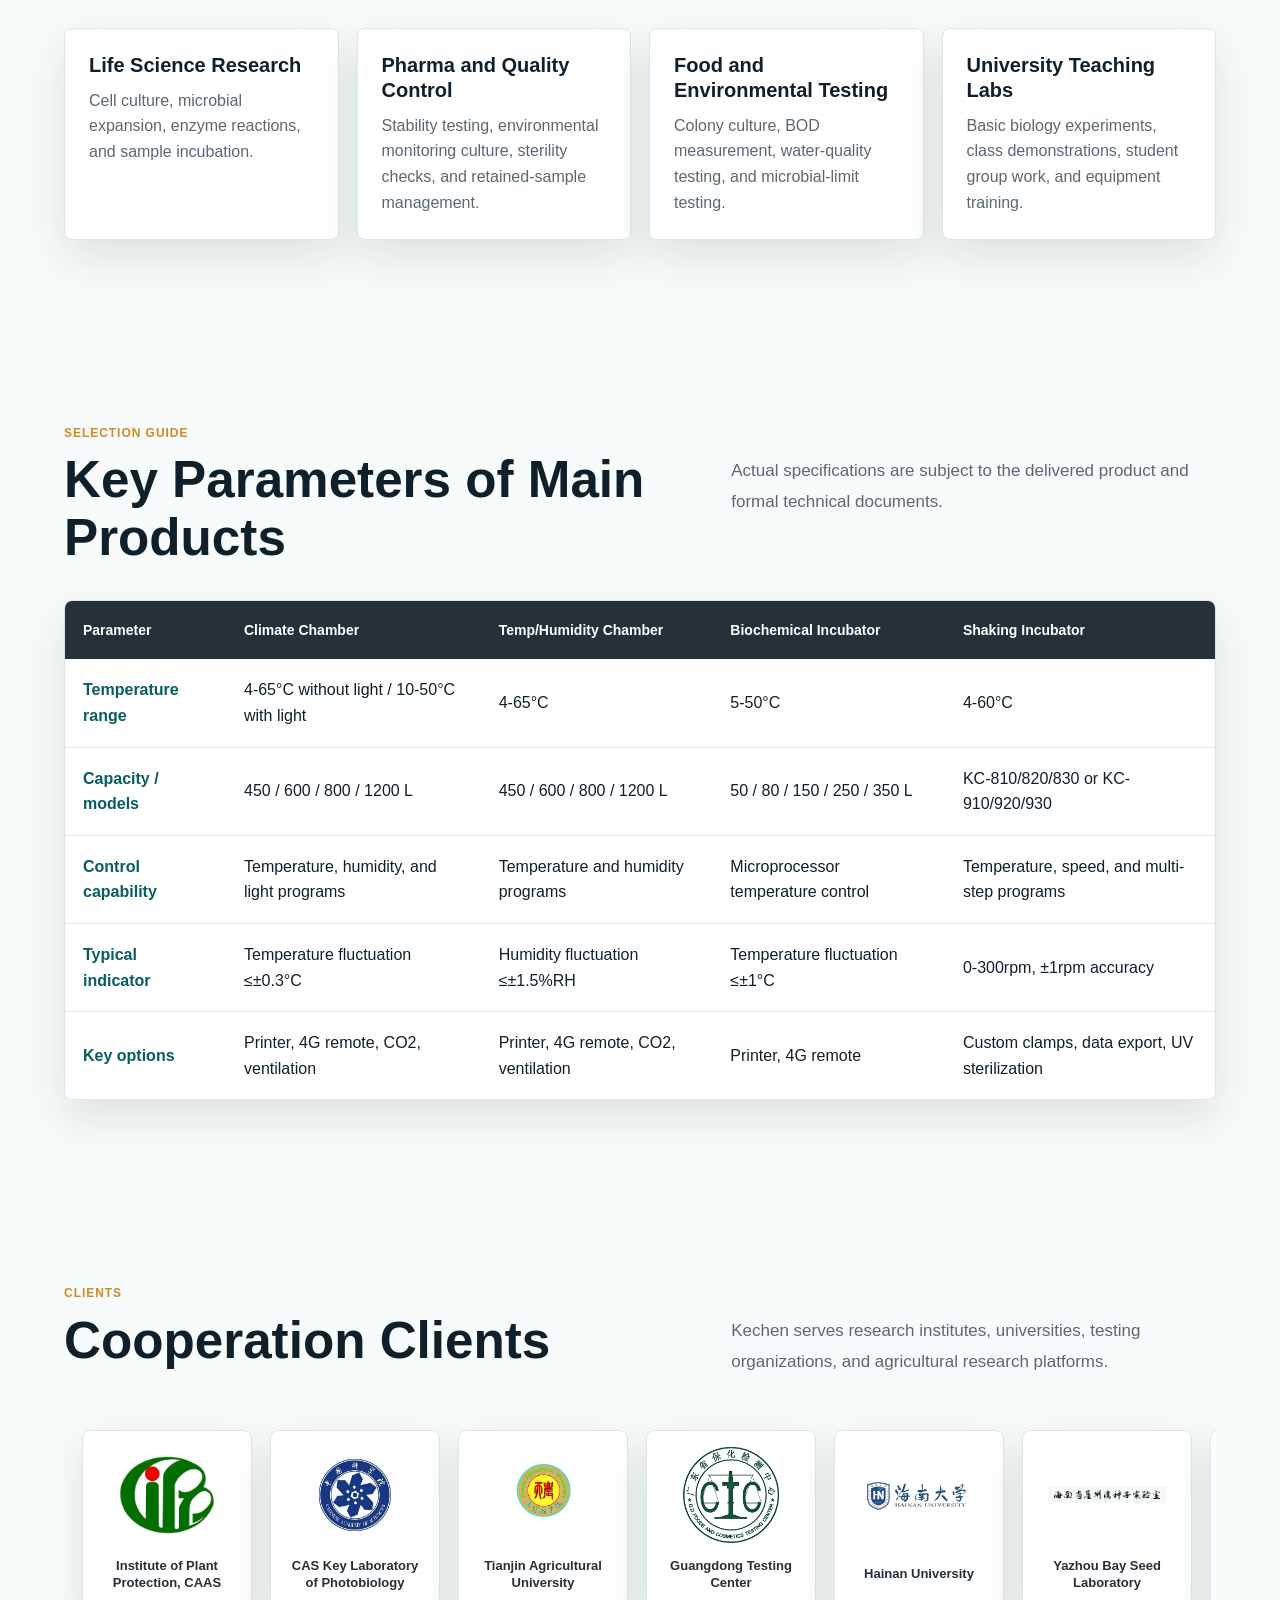
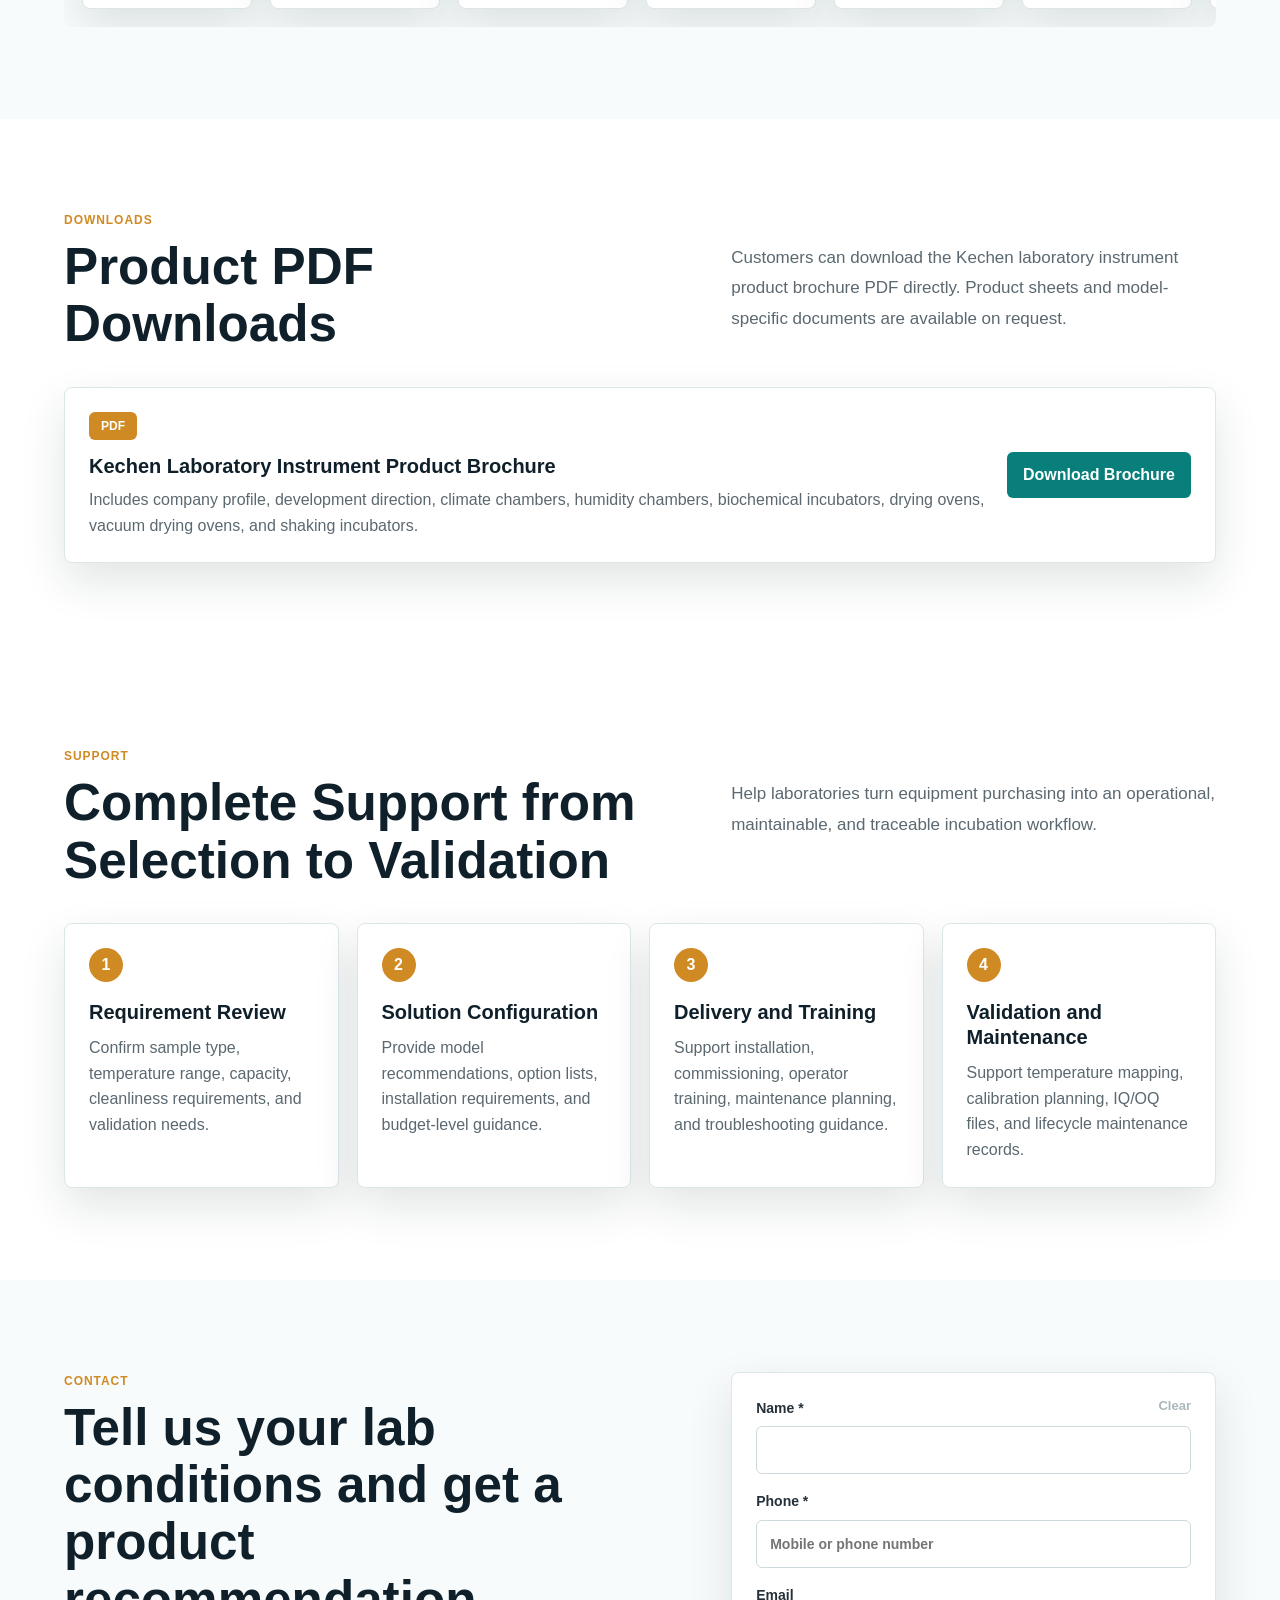
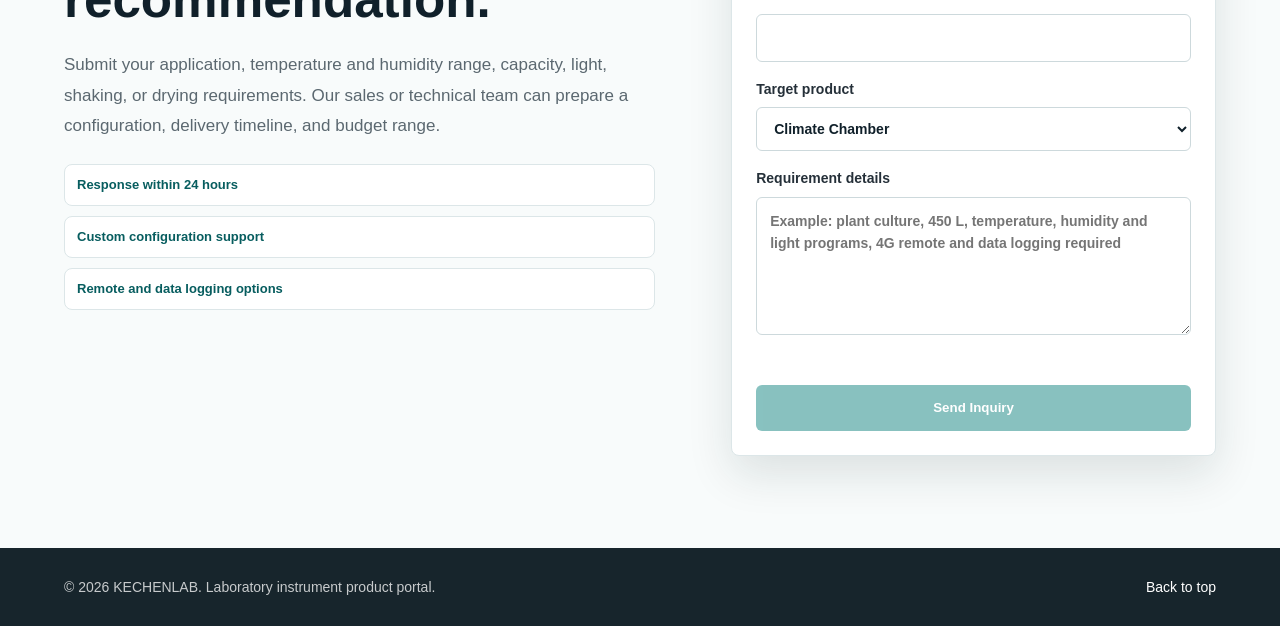
==== commit 12b2d7ed: "Update product page section order" ====
--- a/en.html
+++ b/en.html
@@ -8,7 +8,7 @@
       name="description"
       content="KECHENLAB laboratory incubator product portal for constant temperature incubators, CO2 incubators, mold incubators, biochemical incubators, and laboratory temperature-control equipment."
     >
-    <link rel="stylesheet" href="styles.css?v=20260701-11">
+    <link rel="stylesheet" href="styles.css?v=20260701-17">
   </head>
   <body>
     <header class="site-header" data-header>
@@ -106,41 +106,13 @@
         </div>
       </section>
 
-      <section class="section" id="applications" aria-labelledby="applications-title">
-        <div class="section-heading">
-          <div>
-            <div class="section-kicker">Applications</div>
-            <h2 id="applications-title">Typical Applications</h2>
-          </div>
-          <p>Maintain consistent incubation conditions from research to quality control, reducing batch-to-batch variation in experimental results.</p>
-        </div>
-        <div class="application-grid">
-          <article>
-            <h3>Life Science Research</h3>
-            <p>Cell culture, microbial expansion, enzyme reactions, and sample incubation.</p>
-          </article>
-          <article>
-            <h3>Pharma and Quality Control</h3>
-            <p>Stability testing, environmental monitoring culture, sterility checks, and retained-sample management.</p>
-          </article>
-          <article>
-            <h3>Food and Environmental Testing</h3>
-            <p>Colony culture, BOD measurement, water-quality testing, and microbial-limit testing.</p>
-          </article>
-          <article>
-            <h3>University Teaching Labs</h3>
-            <p>Basic biology experiments, class demonstrations, student group work, and equipment training.</p>
-          </article>
-        </div>
-      </section>
-
       <section class="band products" id="products" aria-labelledby="products-title">
         <div class="section-heading">
           <div>
             <div class="section-kicker">Product Lines</div>
             <h2 id="products-title">Kechen Laboratory Instrument Series</h2>
           </div>
-          <p>Core series extracted from the product brochure, covering temperature, humidity, light, incubation, drying, vacuum, and shaking-culture applications.</p>
+          <p>Main product series parameters, covering laboratory equipment needs for temperature and humidity, light, incubation, drying, vacuum, and shaking culture.</p>
         </div>
 
         <div class="product-grid">
@@ -215,6 +187,34 @@
               <li>Single to three-layer combinations</li>
               <li>USB data export and power-failure recovery</li>
             </ul>
+          </article>
+        </div>
+      </section>
+
+      <section class="section" id="applications" aria-labelledby="applications-title">
+        <div class="section-heading">
+          <div>
+            <div class="section-kicker">Applications</div>
+            <h2 id="applications-title">Typical Applications</h2>
+          </div>
+          <p>Maintain consistent incubation conditions from research to quality control, reducing batch-to-batch variation in experimental results.</p>
+        </div>
+        <div class="application-grid">
+          <article>
+            <h3>Life Science Research</h3>
+            <p>Cell culture, microbial expansion, enzyme reactions, and sample incubation.</p>
+          </article>
+          <article>
+            <h3>Pharma and Quality Control</h3>
+            <p>Stability testing, environmental monitoring culture, sterility checks, and retained-sample management.</p>
+          </article>
+          <article>
+            <h3>Food and Environmental Testing</h3>
+            <p>Colony culture, BOD measurement, water-quality testing, and microbial-limit testing.</p>
+          </article>
+          <article>
+            <h3>University Teaching Labs</h3>
+            <p>Basic biology experiments, class demonstrations, student group work, and equipment training.</p>
           </article>
         </div>
       </section>
@@ -277,6 +277,76 @@
               </tr>
             </tbody>
           </table>
+        </div>
+      </section>
+
+      <section class="section clients" id="clients" aria-labelledby="clients-title">
+        <div class="section-heading">
+          <div>
+            <div class="section-kicker">Clients</div>
+            <h2 id="clients-title">Cooperation Clients</h2>
+          </div>
+          <p>Kechen serves research institutes, universities, testing organizations, and agricultural research platforms.</p>
+        </div>
+        <div class="client-marquee">
+          <div class="client-marquee-track">
+          <article class="client-card">
+            <img src="assets/clients/caas-plant-protection.jfif" alt="Institute of Plant Protection, Chinese Academy of Agricultural Sciences">
+            <span>Institute of Plant Protection, CAAS</span>
+          </article>
+          <article class="client-card">
+            <img src="assets/clients/cas-photobiology-lab.jfif" alt="CAS Key Laboratory of Photobiology">
+            <span>CAS Key Laboratory of Photobiology</span>
+          </article>
+          <article class="client-card">
+            <img src="assets/clients/tianjin-agricultural-university.jfif" alt="Tianjin Agricultural University">
+            <span>Tianjin Agricultural University</span>
+          </article>
+          <article class="client-card">
+            <img src="assets/clients/guangdong-testing-center.jfif" alt="Guangdong Testing Center">
+            <span>Guangdong Testing Center</span>
+          </article>
+          <article class="client-card">
+            <img src="assets/clients/hainan-university.jfif" alt="Hainan University">
+            <span>Hainan University</span>
+          </article>
+          <article class="client-card">
+            <img src="assets/clients/yazhou-bay-seed-lab.png" alt="Yazhou Bay Seed Laboratory">
+            <span>Yazhou Bay Seed Laboratory</span>
+          </article>
+          <article class="client-card">
+            <img src="assets/clients/nwafu.jfif" alt="Northwest A&F University">
+            <span>Northwest A&F University</span>
+          </article>
+          <article class="client-card" aria-hidden="true">
+            <img src="assets/clients/caas-plant-protection.jfif" alt="">
+            <span>Institute of Plant Protection, CAAS</span>
+          </article>
+          <article class="client-card" aria-hidden="true">
+            <img src="assets/clients/cas-photobiology-lab.jfif" alt="">
+            <span>CAS Key Laboratory of Photobiology</span>
+          </article>
+          <article class="client-card" aria-hidden="true">
+            <img src="assets/clients/tianjin-agricultural-university.jfif" alt="">
+            <span>Tianjin Agricultural University</span>
+          </article>
+          <article class="client-card" aria-hidden="true">
+            <img src="assets/clients/guangdong-testing-center.jfif" alt="">
+            <span>Guangdong Testing Center</span>
+          </article>
+          <article class="client-card" aria-hidden="true">
+            <img src="assets/clients/hainan-university.jfif" alt="">
+            <span>Hainan University</span>
+          </article>
+          <article class="client-card" aria-hidden="true">
+            <img src="assets/clients/yazhou-bay-seed-lab.png" alt="">
+            <span>Yazhou Bay Seed Laboratory</span>
+          </article>
+          <article class="client-card" aria-hidden="true">
+            <img src="assets/clients/nwafu.jfif" alt="">
+            <span>Northwest A&F University</span>
+          </article>
+          </div>
         </div>
       </section>
 
@@ -297,76 +367,6 @@
             </div>
             <a class="download-link" href="downloads/kechen-product-brochure.pdf" download>Download Brochure</a>
           </article>
-        </div>
-      </section>
-
-      <section class="section clients" id="clients" aria-labelledby="clients-title">
-        <div class="section-heading">
-          <div>
-            <div class="section-kicker">Clients</div>
-            <h2 id="clients-title">Cooperation Clients</h2>
-          </div>
-          <p>Kechen serves research institutes, universities, testing organizations, and agricultural research platforms.</p>
-        </div>
-        <div class="client-marquee">
-          <div class="client-marquee-track">
-          <article class="client-card">
-            <img src="assets/clients/caas-plant-protection.jfif" alt="Institute of Plant Protection, Chinese Academy of Agricultural Sciences">
-            <span>Institute of Plant Protection, CAAS</span>
-          </article>
-          <article class="client-card">
-            <img src="assets/clients/cas-photobiology-lab.jfif" alt="CAS Key Laboratory of Photobiology">
-            <span>CAS Key Laboratory of Photobiology</span>
-          </article>
-          <article class="client-card">
-            <img src="assets/clients/tianjin-agricultural-university.jfif" alt="Tianjin Agricultural University">
-            <span>Tianjin Agricultural University</span>
-          </article>
-          <article class="client-card">
-            <img src="assets/clients/guangdong-testing-center.jfif" alt="Guangdong Testing Center">
-            <span>Guangdong Testing Center</span>
-          </article>
-          <article class="client-card">
-            <img src="assets/clients/hainan-university.jfif" alt="Hainan University">
-            <span>Hainan University</span>
-          </article>
-          <article class="client-card">
-            <img src="assets/clients/yazhou-bay-seed-lab.png" alt="Yazhou Bay Seed Laboratory">
-            <span>Yazhou Bay Seed Laboratory</span>
-          </article>
-          <article class="client-card">
-            <img src="assets/clients/nwafu.jfif" alt="Northwest A&F University">
-            <span>Northwest A&F University</span>
-          </article>
-          <article class="client-card" aria-hidden="true">
-            <img src="assets/clients/caas-plant-protection.jfif" alt="">
-            <span>Institute of Plant Protection, CAAS</span>
-          </article>
-          <article class="client-card" aria-hidden="true">
-            <img src="assets/clients/cas-photobiology-lab.jfif" alt="">
-            <span>CAS Key Laboratory of Photobiology</span>
-          </article>
-          <article class="client-card" aria-hidden="true">
-            <img src="assets/clients/tianjin-agricultural-university.jfif" alt="">
-            <span>Tianjin Agricultural University</span>
-          </article>
-          <article class="client-card" aria-hidden="true">
-            <img src="assets/clients/guangdong-testing-center.jfif" alt="">
-            <span>Guangdong Testing Center</span>
-          </article>
-          <article class="client-card" aria-hidden="true">
-            <img src="assets/clients/hainan-university.jfif" alt="">
-            <span>Hainan University</span>
-          </article>
-          <article class="client-card" aria-hidden="true">
-            <img src="assets/clients/yazhou-bay-seed-lab.png" alt="">
-            <span>Yazhou Bay Seed Laboratory</span>
-          </article>
-          <article class="client-card" aria-hidden="true">
-            <img src="assets/clients/nwafu.jfif" alt="">
-            <span>Northwest A&F University</span>
-          </article>
-          </div>
         </div>
       </section>
 
@@ -459,6 +459,6 @@
       <a href="#top">Back to top</a>
     </footer>
 
-    <script src="script.js?v=20260701-11"></script>
+    <script src="script.js?v=20260701-17"></script>
   </body>
 </html>
--- a/styles.css
+++ b/styles.css
@@ -382,6 +382,7 @@
   border-radius: 8px;
   background:
     linear-gradient(90deg, #f8fbfb 0%, rgba(248, 251, 251, 0) 9%, rgba(248, 251, 251, 0) 91%, #f8fbfb 100%);
+  user-select: none;
 }
 
 .focus-marquee-track {
@@ -608,6 +609,7 @@
   margin: 34px auto 0;
   overflow: hidden;
   border-radius: 8px;
+  user-select: none;
 }
 
 .client-marquee-track {
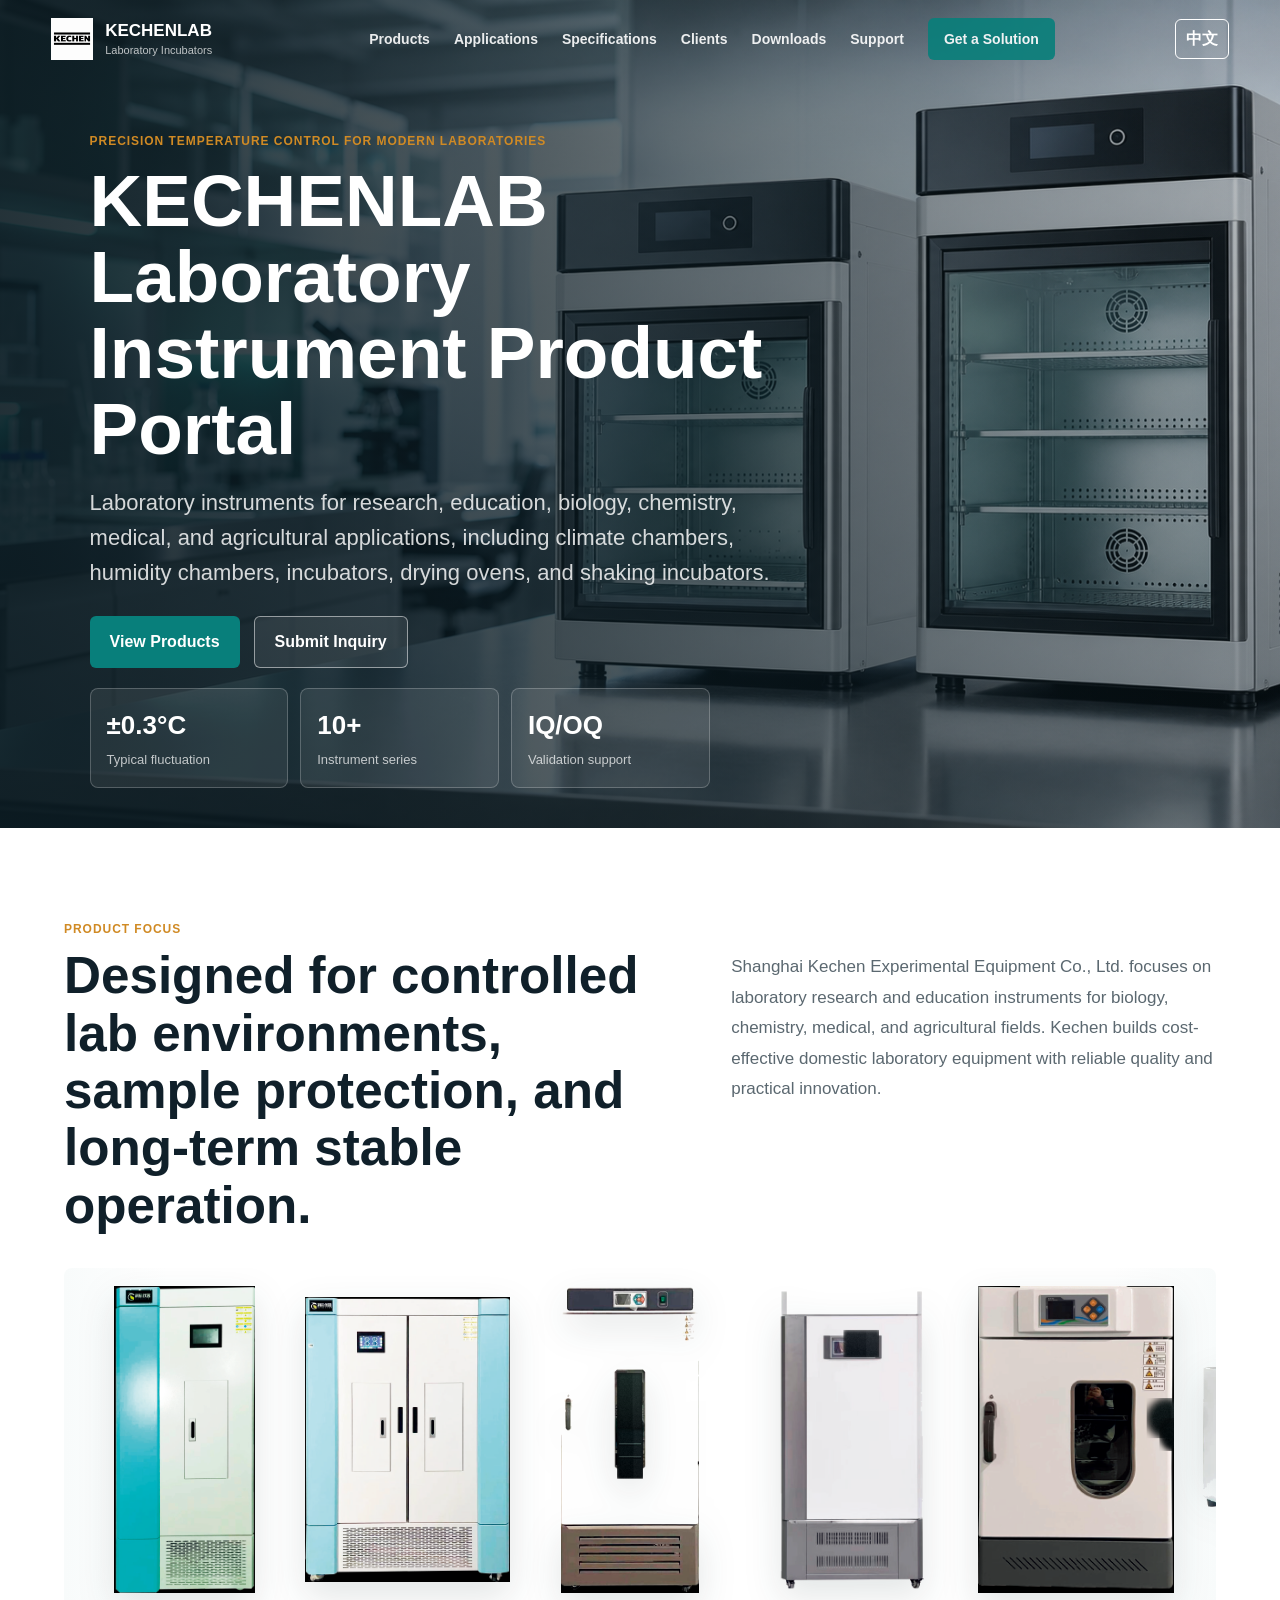
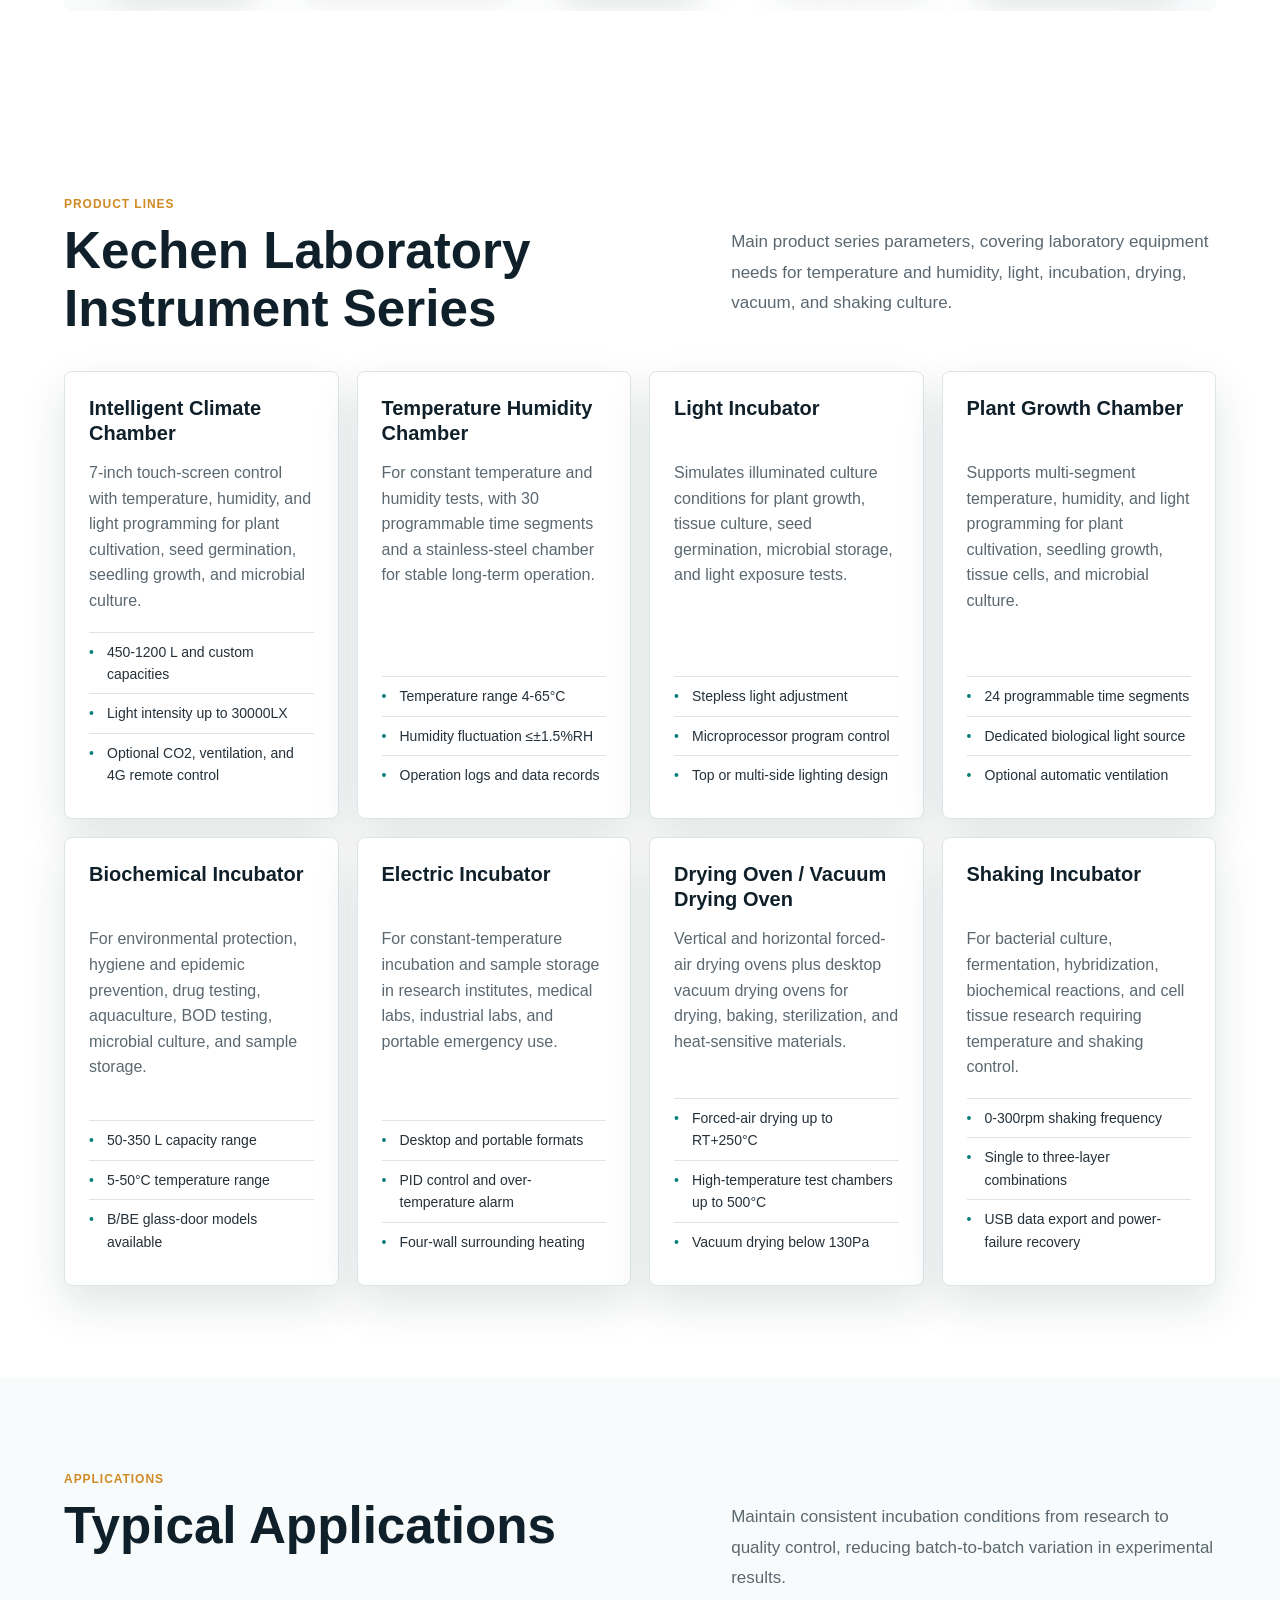
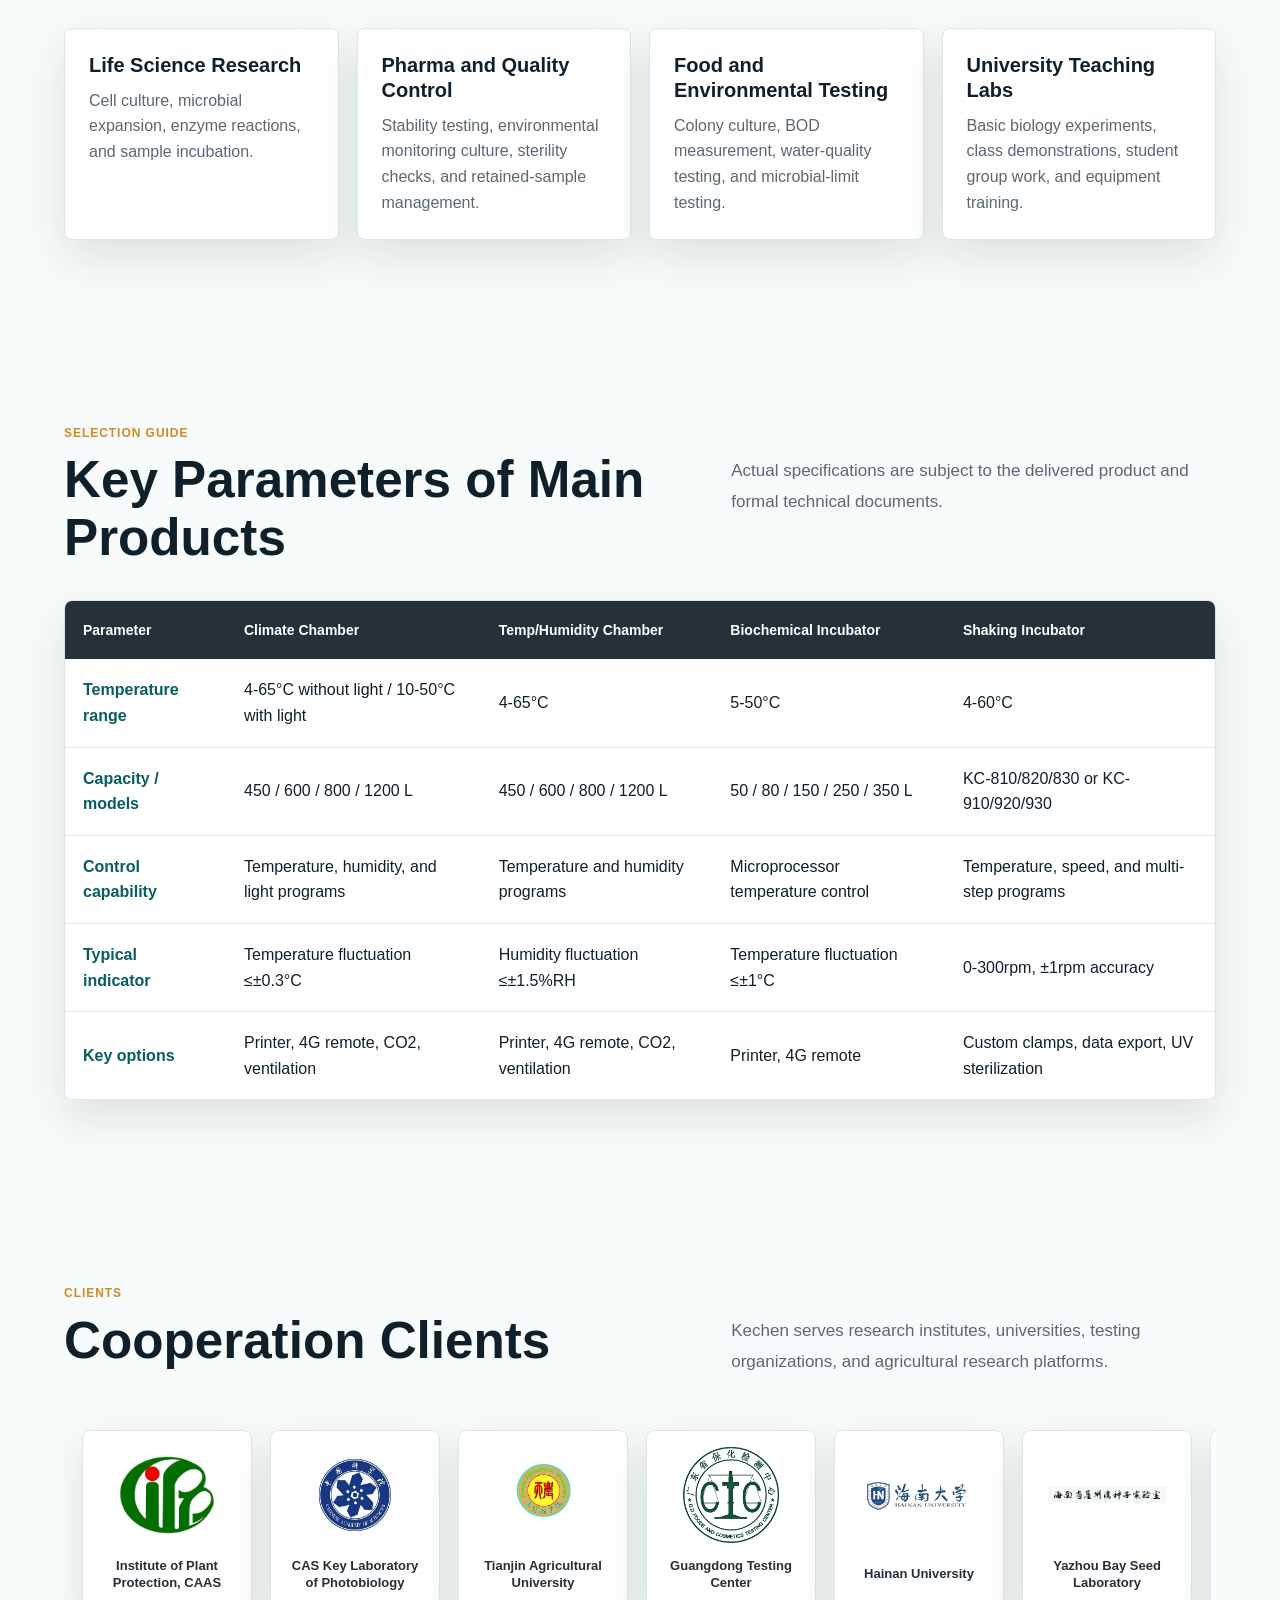
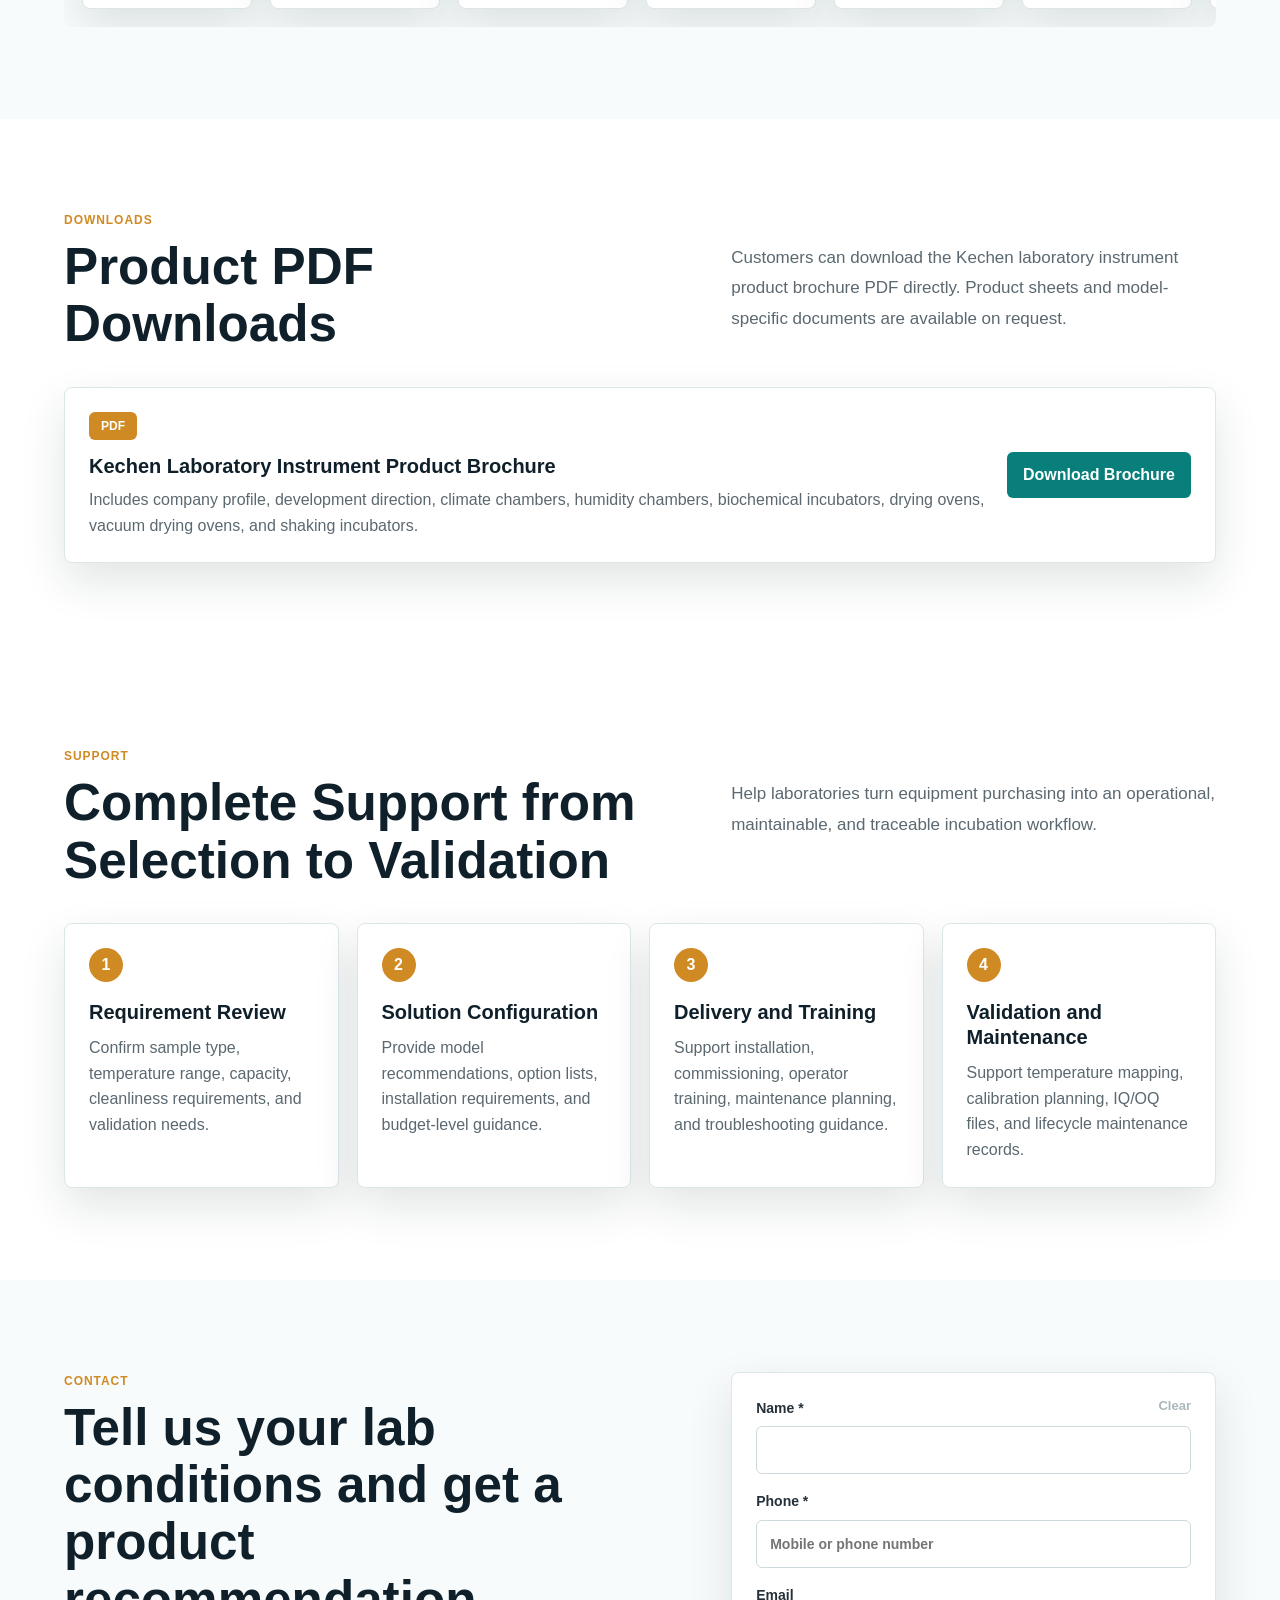
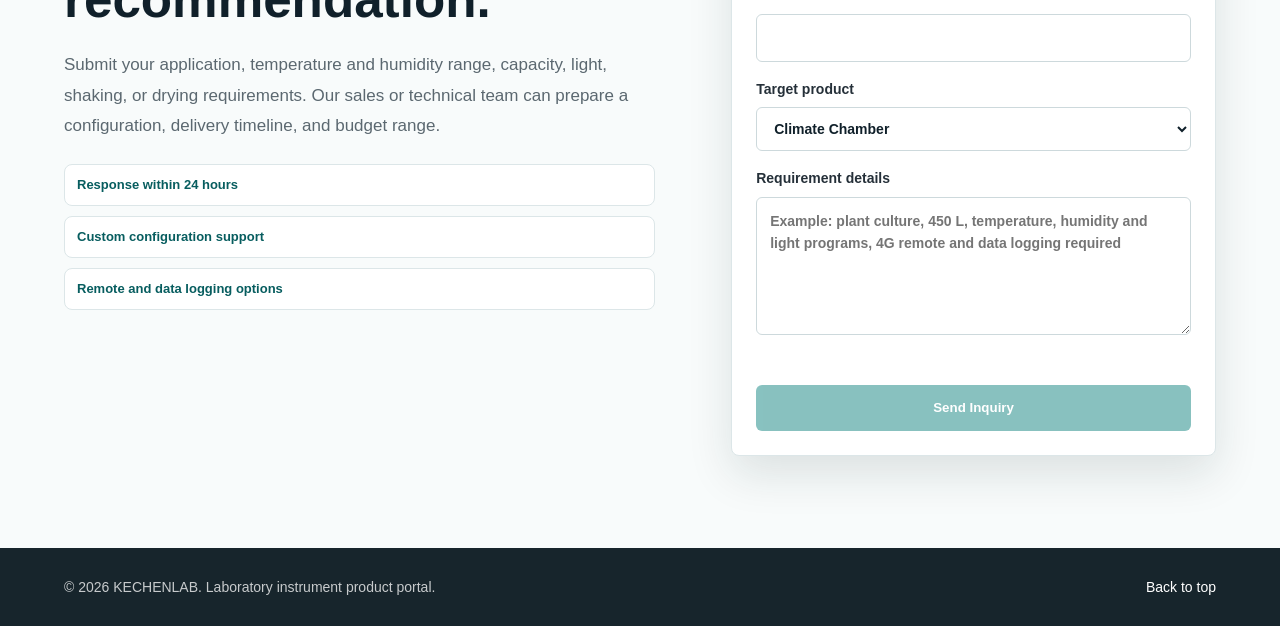
==== commit 42262053: "Use KECHEN logo in header" ====
--- a/en.html
+++ b/en.html
@@ -13,7 +13,7 @@
   <body>
     <header class="site-header" data-header>
       <a class="brand" href="#top" aria-label="KECHENLAB homepage">
-        <span class="brand-mark">K</span>
+        <img class="brand-mark" src="assets/KECHEN.png" alt="KECHEN logo" width="42" height="42">
         <span>
           <strong>KECHENLAB</strong>
           <small>Laboratory Incubators</small>
--- a/styles.css
+++ b/styles.css
@@ -78,14 +78,11 @@
 }
 
 .brand-mark {
-  display: grid;
+  display: block;
   width: 42px;
   height: 42px;
-  place-items: center;
-  border-radius: 8px;
-  color: #fff;
-  background: var(--teal);
-  font-weight: 800;
+  object-fit: contain;
+  flex: 0 0 auto;
 }
 
 .brand strong,
